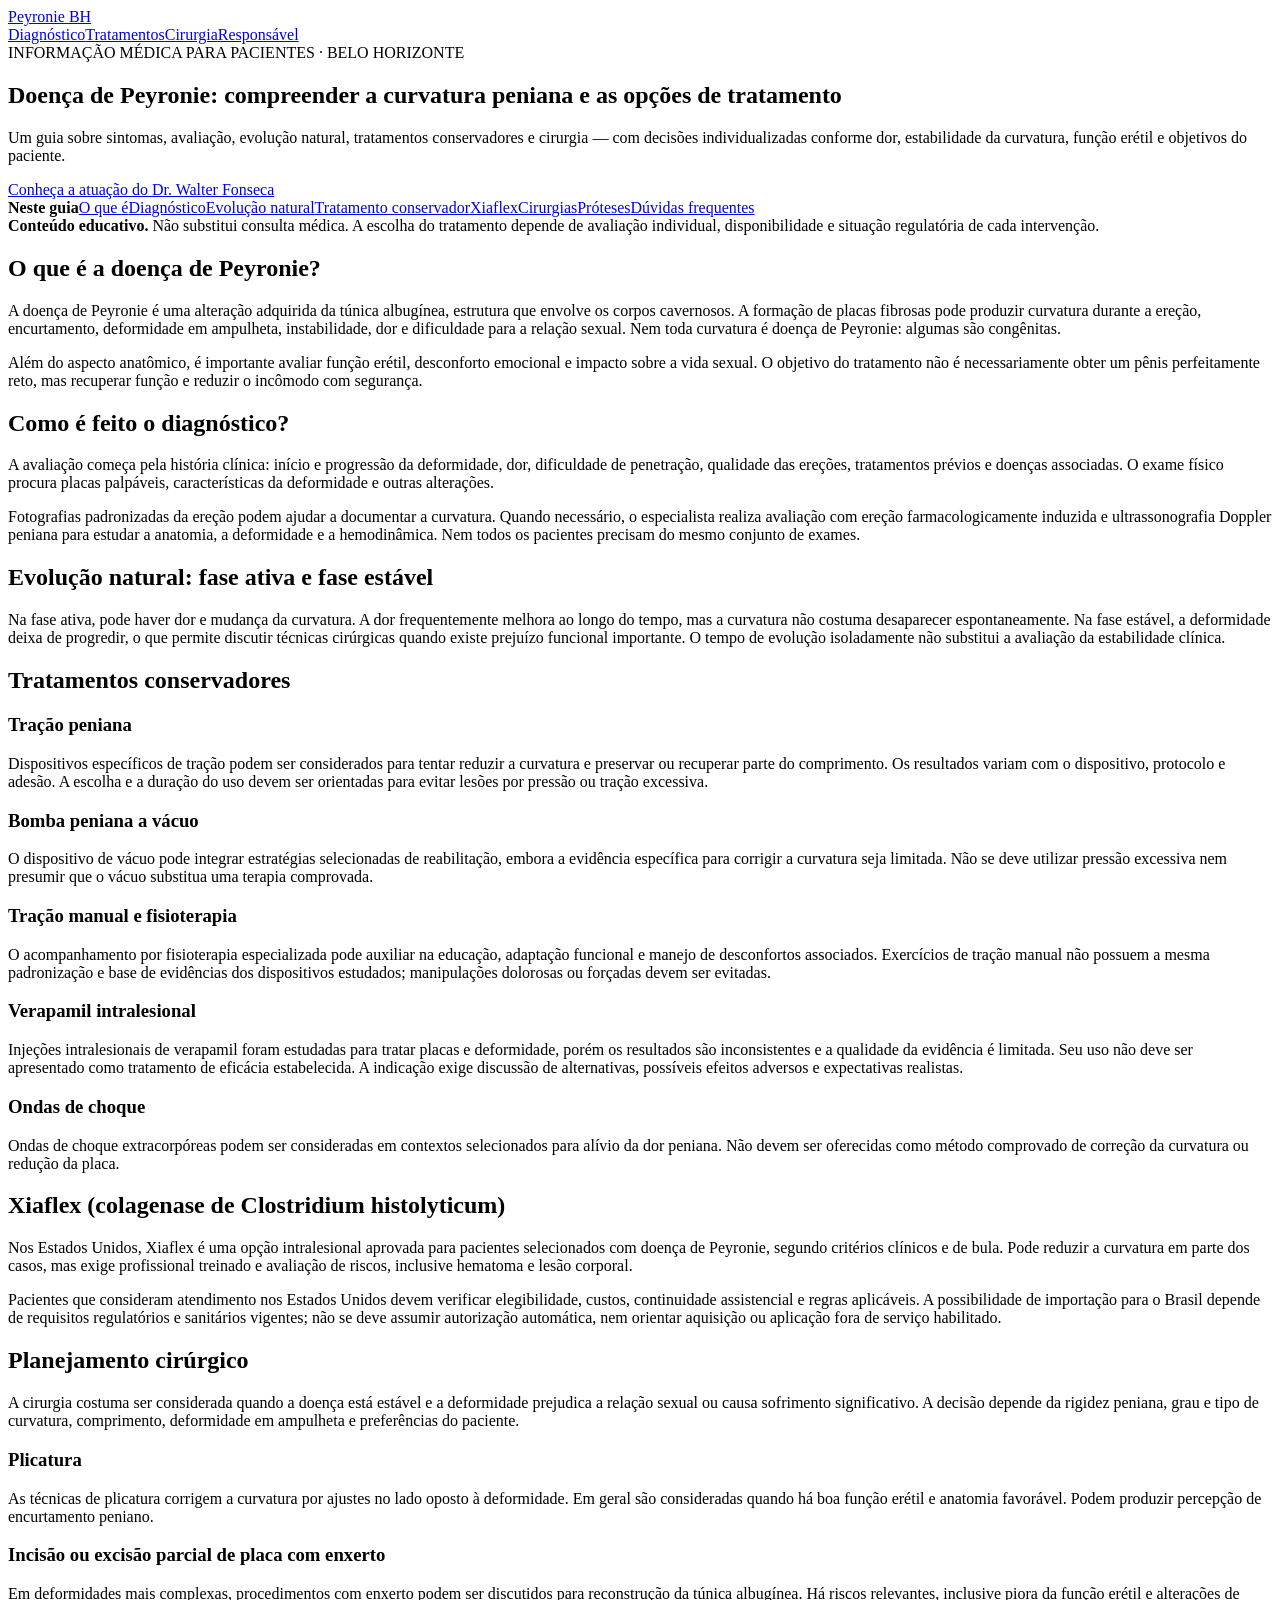
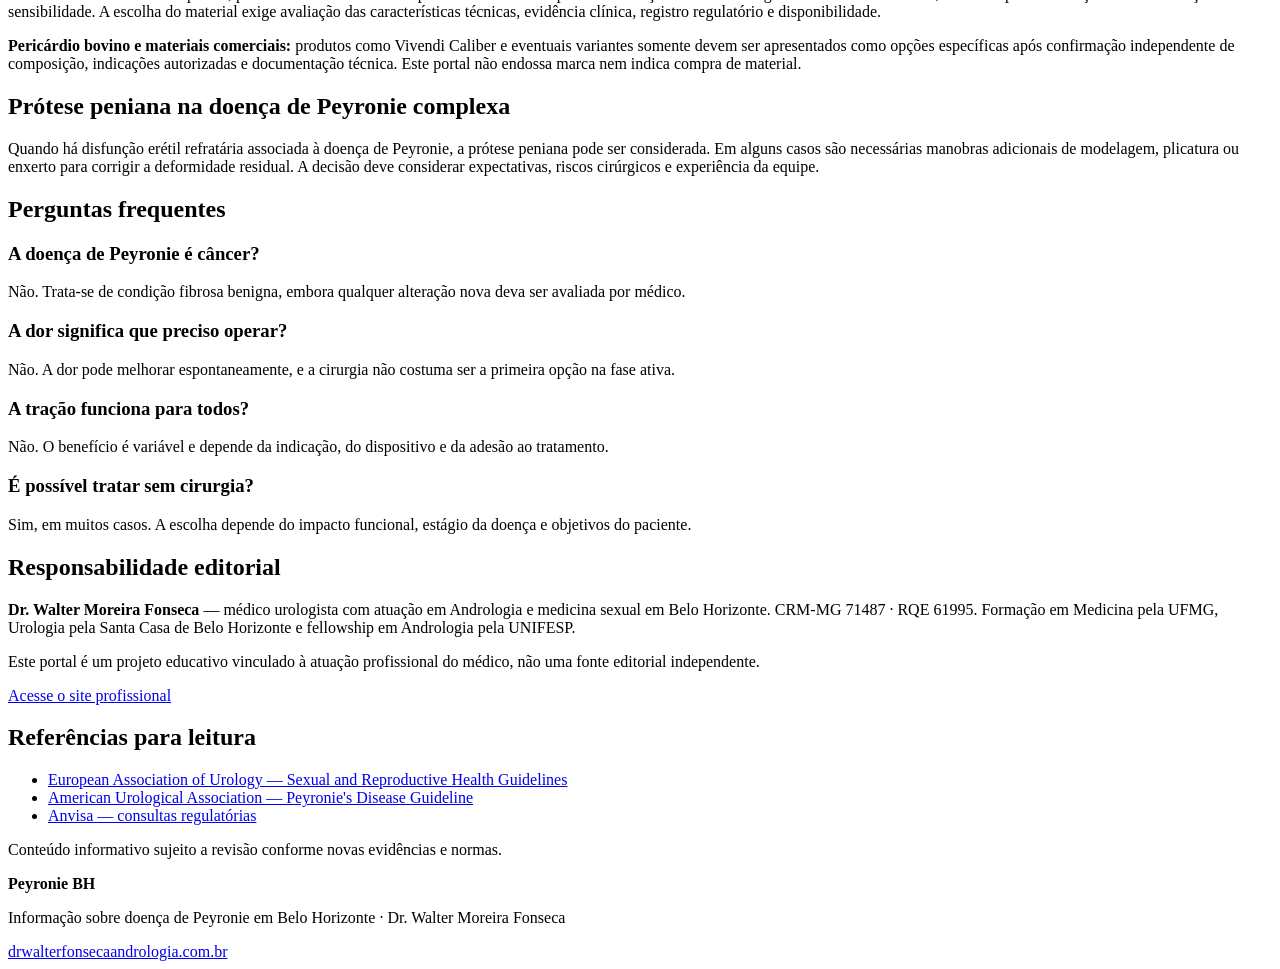
==== index.html @ 27dd9d96 "Criar portal Peyronie BH: index.html" ====
<!doctype html><html lang="pt-BR"><head><meta charset="utf-8"><meta name="viewport" content="width=device-width,initial-scale=1"><title>Peyronie BH | Doença de Peyronie: diagnóstico e tratamento</title><meta name="description" content="Guia educativo sobre doença de Peyronie em Belo Horizonte: diagnóstico, evolução, tração, fisioterapia, medicamentos, ondas de choque, cirurgia e prótese peniana."><meta name="robots" content="index,follow"><link rel="canonical" href="https://wmfonseca0310-prog.github.io/peyroniebh/"><link rel="stylesheet" href="style.css"><meta property="og:type" content="website"><meta property="og:title" content="Peyronie BH — Guia da doença de Peyronie"><meta property="og:url" content="https://wmfonseca0310-prog.github.io/peyroniebh/"><script type="application/ld+json">{"@context":"https://schema.org","@type":"WebSite","name":"Peyronie BH","url":"https://wmfonseca0310-prog.github.io/peyroniebh/","inLanguage":"pt-BR","publisher":{"@type":"Person","name":"Dr. Walter Moreira Fonseca","url":"https://drwalterfonsecaandrologia.com.br/"}}</script></head><body><header><div class="wrap top"><a class="brand" href="./">Peyronie <span>BH</span></a><nav><a href="#diagnostico">Diagnóstico</a><a href="#tratamentos">Tratamentos</a><a href="#cirurgia">Cirurgia</a><a href="#autor">Responsável</a></nav></div></header><main><section class="hero"><div class="wrap"><span class="eyebrow">INFORMAÇÃO MÉDICA PARA PACIENTES · BELO HORIZONTE</span><h1>Doença de Peyronie: compreender a curvatura peniana e as opções de tratamento</h1><p>Um guia sobre sintomas, avaliação, evolução natural, tratamentos conservadores e cirurgia — com decisões individualizadas conforme dor, estabilidade da curvatura, função erétil e objetivos do paciente.</p><a class="btn" href="https://drwalterfonsecaandrologia.com.br/">Conheça a atuação do Dr. Walter Fonseca</a></div></section><div class="wrap layout"><aside><strong>Neste guia</strong><a href="#entenda">O que é</a><a href="#diagnostico">Diagnóstico</a><a href="#evolucao">Evolução natural</a><a href="#tratamentos">Tratamento conservador</a><a href="#xiaflex">Xiaflex</a><a href="#cirurgia">Cirurgias</a><a href="#protese">Próteses</a><a href="#faq">Dúvidas frequentes</a></aside><article><div class="notice"><strong>Conteúdo educativo.</strong> Não substitui consulta médica. A escolha do tratamento depende de avaliação individual, disponibilidade e situação regulatória de cada intervenção.</div><section id="entenda"><h2>O que é a doença de Peyronie?</h2><p>A doença de Peyronie é uma alteração adquirida da túnica albugínea, estrutura que envolve os corpos cavernosos. A formação de placas fibrosas pode produzir curvatura durante a ereção, encurtamento, deformidade em ampulheta, instabilidade, dor e dificuldade para a relação sexual. Nem toda curvatura é doença de Peyronie: algumas são congênitas.</p><p>Além do aspecto anatômico, é importante avaliar função erétil, desconforto emocional e impacto sobre a vida sexual. O objetivo do tratamento não é necessariamente obter um pênis perfeitamente reto, mas recuperar função e reduzir o incômodo com segurança.</p></section><section id="diagnostico"><h2>Como é feito o diagnóstico?</h2><p>A avaliação começa pela história clínica: início e progressão da deformidade, dor, dificuldade de penetração, qualidade das ereções, tratamentos prévios e doenças associadas. O exame físico procura placas palpáveis, características da deformidade e outras alterações.</p><p>Fotografias padronizadas da ereção podem ajudar a documentar a curvatura. Quando necessário, o especialista realiza avaliação com ereção farmacologicamente induzida e ultrassonografia Doppler peniana para estudar a anatomia, a deformidade e a hemodinâmica. Nem todos os pacientes precisam do mesmo conjunto de exames.</p></section><section id="evolucao"><h2>Evolução natural: fase ativa e fase estável</h2><p>Na fase ativa, pode haver dor e mudança da curvatura. A dor frequentemente melhora ao longo do tempo, mas a curvatura não costuma desaparecer espontaneamente. Na fase estável, a deformidade deixa de progredir, o que permite discutir técnicas cirúrgicas quando existe prejuízo funcional importante. O tempo de evolução isoladamente não substitui a avaliação da estabilidade clínica.</p></section><section id="tratamentos"><h2>Tratamentos conservadores</h2><h3>Tração peniana</h3><p>Dispositivos específicos de tração podem ser considerados para tentar reduzir a curvatura e preservar ou recuperar parte do comprimento. Os resultados variam com o dispositivo, protocolo e adesão. A escolha e a duração do uso devem ser orientadas para evitar lesões por pressão ou tração excessiva.</p><h3>Bomba peniana a vácuo</h3><p>O dispositivo de vácuo pode integrar estratégias selecionadas de reabilitação, embora a evidência específica para corrigir a curvatura seja limitada. Não se deve utilizar pressão excessiva nem presumir que o vácuo substitua uma terapia comprovada.</p><h3>Tração manual e fisioterapia</h3><p>O acompanhamento por fisioterapia especializada pode auxiliar na educação, adaptação funcional e manejo de desconfortos associados. Exercícios de tração manual não possuem a mesma padronização e base de evidências dos dispositivos estudados; manipulações dolorosas ou forçadas devem ser evitadas.</p><h3>Verapamil intralesional</h3><p>Injeções intralesionais de verapamil foram estudadas para tratar placas e deformidade, porém os resultados são inconsistentes e a qualidade da evidência é limitada. Seu uso não deve ser apresentado como tratamento de eficácia estabelecida. A indicação exige discussão de alternativas, possíveis efeitos adversos e expectativas realistas.</p><h3>Ondas de choque</h3><p>Ondas de choque extracorpóreas podem ser consideradas em contextos selecionados para alívio da dor peniana. Não devem ser oferecidas como método comprovado de correção da curvatura ou redução da placa.</p></section><section id="xiaflex"><h2>Xiaflex (colagenase de Clostridium histolyticum)</h2><p>Nos Estados Unidos, Xiaflex é uma opção intralesional aprovada para pacientes selecionados com doença de Peyronie, segundo critérios clínicos e de bula. Pode reduzir a curvatura em parte dos casos, mas exige profissional treinado e avaliação de riscos, inclusive hematoma e lesão corporal.</p><p>Pacientes que consideram atendimento nos Estados Unidos devem verificar elegibilidade, custos, continuidade assistencial e regras aplicáveis. A possibilidade de importação para o Brasil depende de requisitos regulatórios e sanitários vigentes; não se deve assumir autorização automática, nem orientar aquisição ou aplicação fora de serviço habilitado.</p></section><section id="cirurgia"><h2>Planejamento cirúrgico</h2><p>A cirurgia costuma ser considerada quando a doença está estável e a deformidade prejudica a relação sexual ou causa sofrimento significativo. A decisão depende da rigidez peniana, grau e tipo de curvatura, comprimento, deformidade em ampulheta e preferências do paciente.</p><h3>Plicatura</h3><p>As técnicas de plicatura corrigem a curvatura por ajustes no lado oposto à deformidade. Em geral são consideradas quando há boa função erétil e anatomia favorável. Podem produzir percepção de encurtamento peniano.</p><h3>Incisão ou excisão parcial de placa com enxerto</h3><p>Em deformidades mais complexas, procedimentos com enxerto podem ser discutidos para reconstrução da túnica albugínea. Há riscos relevantes, inclusive piora da função erétil e alterações de sensibilidade. A escolha do material exige avaliação das características técnicas, evidência clínica, registro regulatório e disponibilidade.</p><p><strong>Pericárdio bovino e materiais comerciais:</strong> produtos como Vivendi Caliber e eventuais variantes somente devem ser apresentados como opções específicas após confirmação independente de composição, indicações autorizadas e documentação técnica. Este portal não endossa marca nem indica compra de material.</p></section><section id="protese"><h2>Prótese peniana na doença de Peyronie complexa</h2><p>Quando há disfunção erétil refratária associada à doença de Peyronie, a prótese peniana pode ser considerada. Em alguns casos são necessárias manobras adicionais de modelagem, plicatura ou enxerto para corrigir a deformidade residual. A decisão deve considerar expectativas, riscos cirúrgicos e experiência da equipe.</p></section><section id="faq"><h2>Perguntas frequentes</h2><h3>A doença de Peyronie é câncer?</h3><p>Não. Trata-se de condição fibrosa benigna, embora qualquer alteração nova deva ser avaliada por médico.</p><h3>A dor significa que preciso operar?</h3><p>Não. A dor pode melhorar espontaneamente, e a cirurgia não costuma ser a primeira opção na fase ativa.</p><h3>A tração funciona para todos?</h3><p>Não. O benefício é variável e depende da indicação, do dispositivo e da adesão ao tratamento.</p><h3>É possível tratar sem cirurgia?</h3><p>Sim, em muitos casos. A escolha depende do impacto funcional, estágio da doença e objetivos do paciente.</p></section><section id="autor" class="author"><h2>Responsabilidade editorial</h2><p><strong>Dr. Walter Moreira Fonseca</strong> — médico urologista com atuação em Andrologia e medicina sexual em Belo Horizonte. CRM-MG 71487 · RQE 61995. Formação em Medicina pela UFMG, Urologia pela Santa Casa de Belo Horizonte e fellowship em Andrologia pela UNIFESP.</p><p>Este portal é um projeto educativo vinculado à atuação profissional do médico, não uma fonte editorial independente.</p><a class="btn" href="https://drwalterfonsecaandrologia.com.br/">Acesse o site profissional</a></section><section><h2>Referências para leitura</h2><ul><li><a href="https://uroweb.org/guidelines/sexual-and-reproductive-health" target="_blank" rel="noopener">European Association of Urology — Sexual and Reproductive Health Guidelines</a></li><li><a href="https://www.auanet.org/guidelines-and-quality/guidelines/peyronies-disease-guideline" target="_blank" rel="noopener">American Urological Association — Peyronie's Disease Guideline</a></li><li><a href="https://consultas.anvisa.gov.br/" target="_blank" rel="noopener">Anvisa — consultas regulatórias</a></li></ul><p class="muted">Conteúdo informativo sujeito a revisão conforme novas evidências e normas.</p></section></article></div></main><footer><div class="wrap"><strong>Peyronie BH</strong><p>Informação sobre doença de Peyronie em Belo Horizonte · Dr. Walter Moreira Fonseca</p><a href="https://drwalterfonsecaandrologia.com.br/">drwalterfonsecaandrologia.com.br</a></div></footer></body></html>
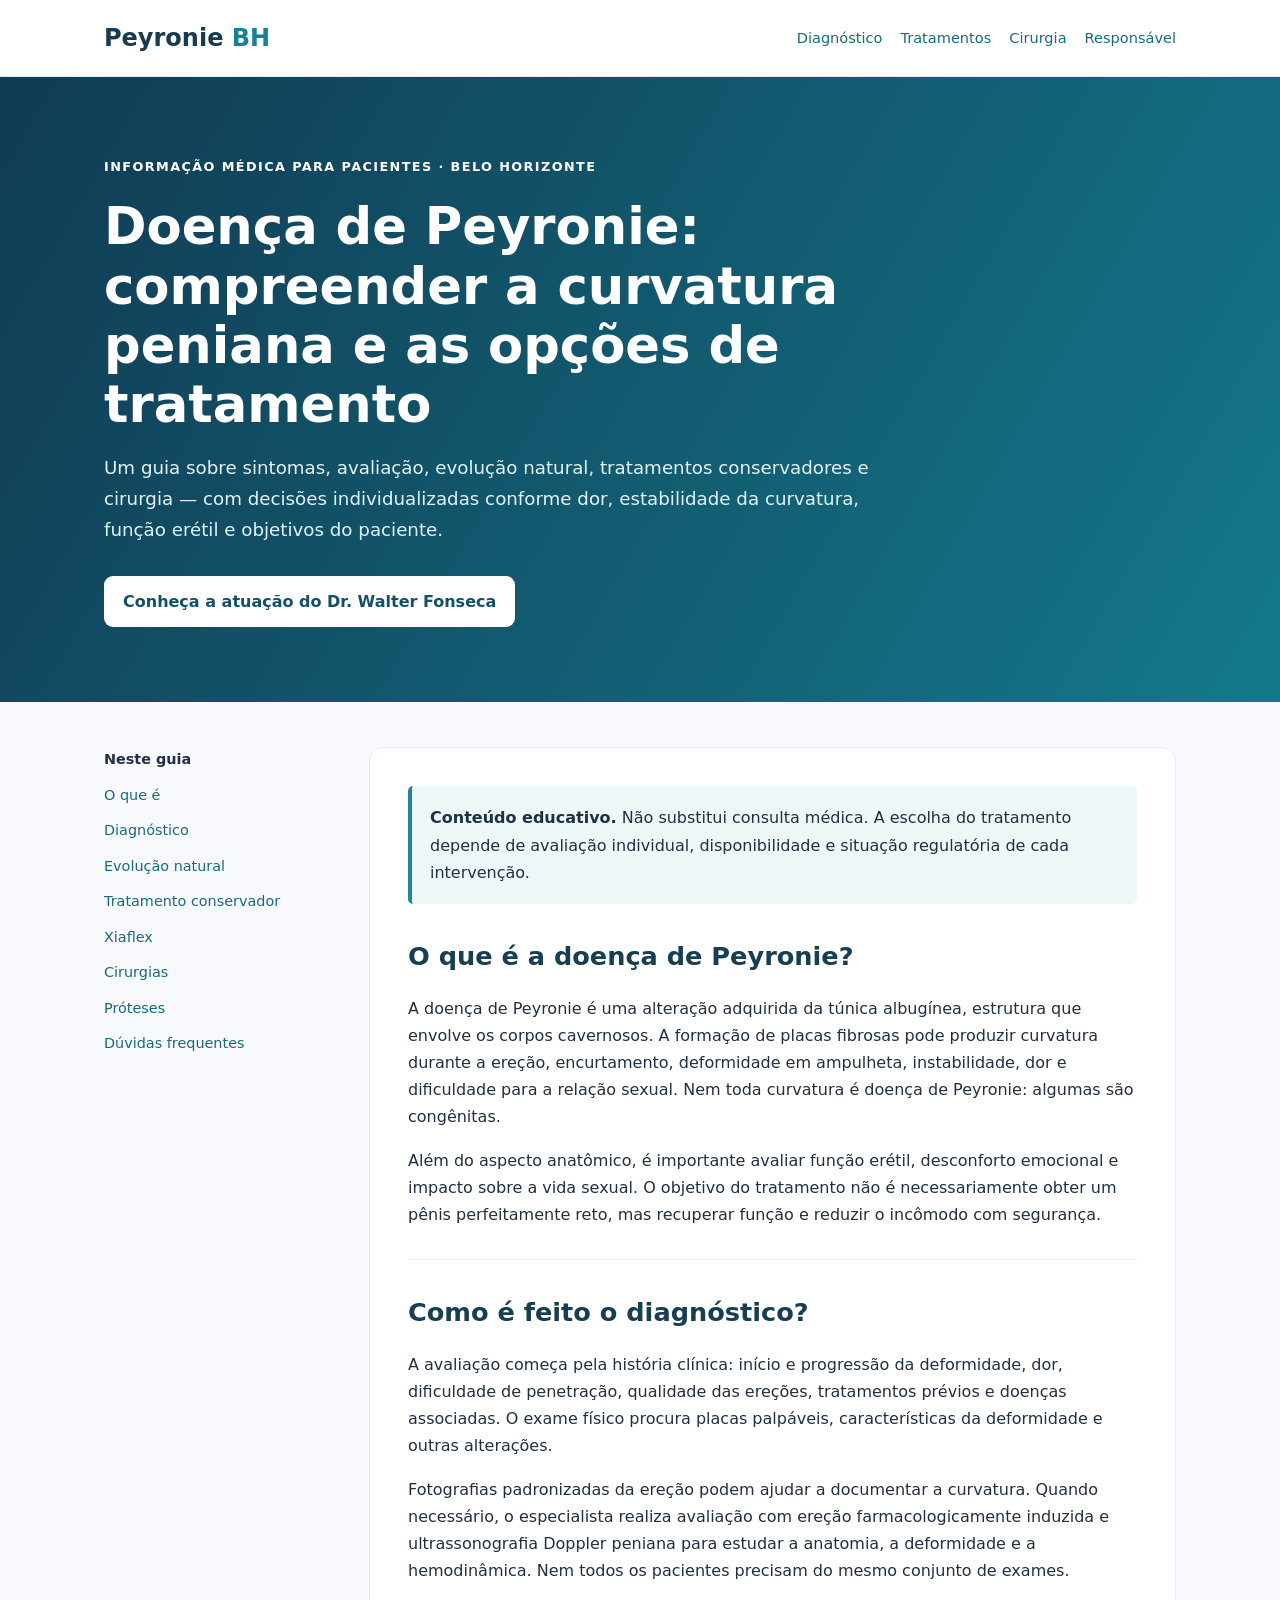
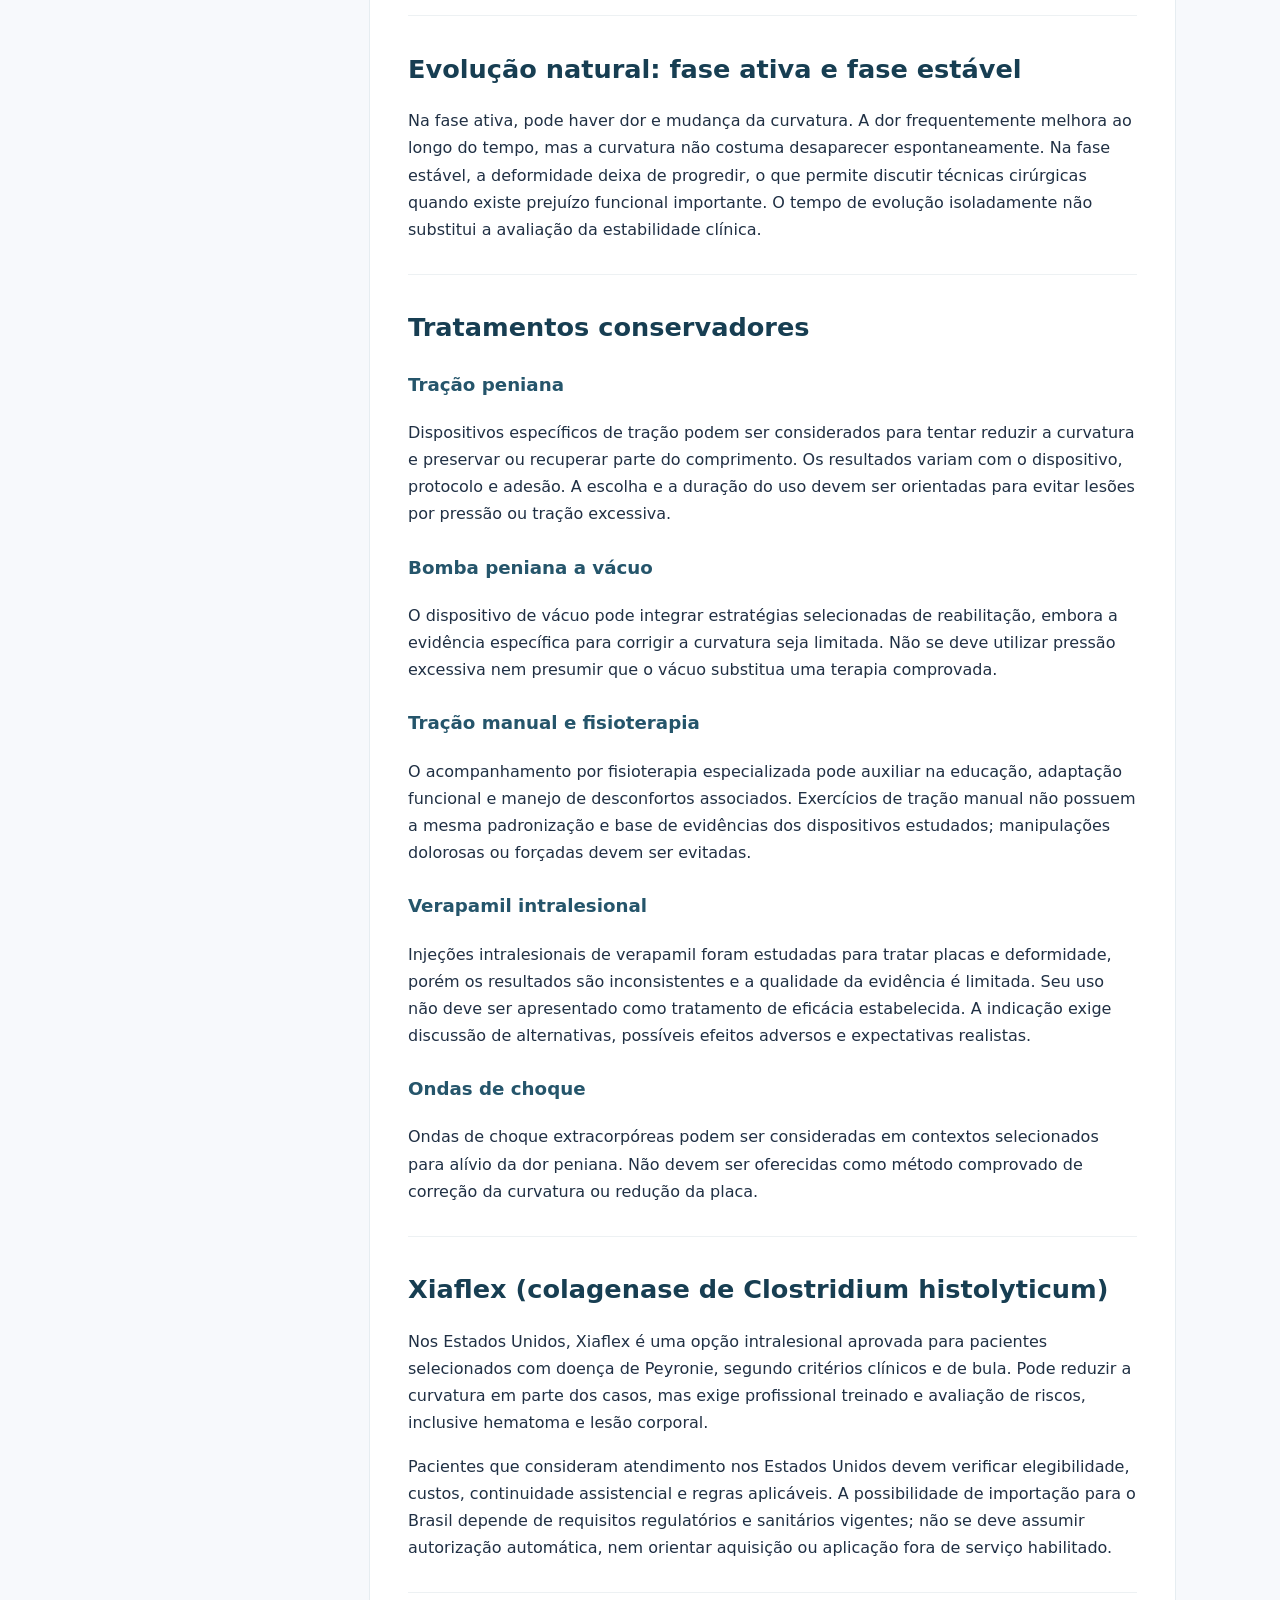
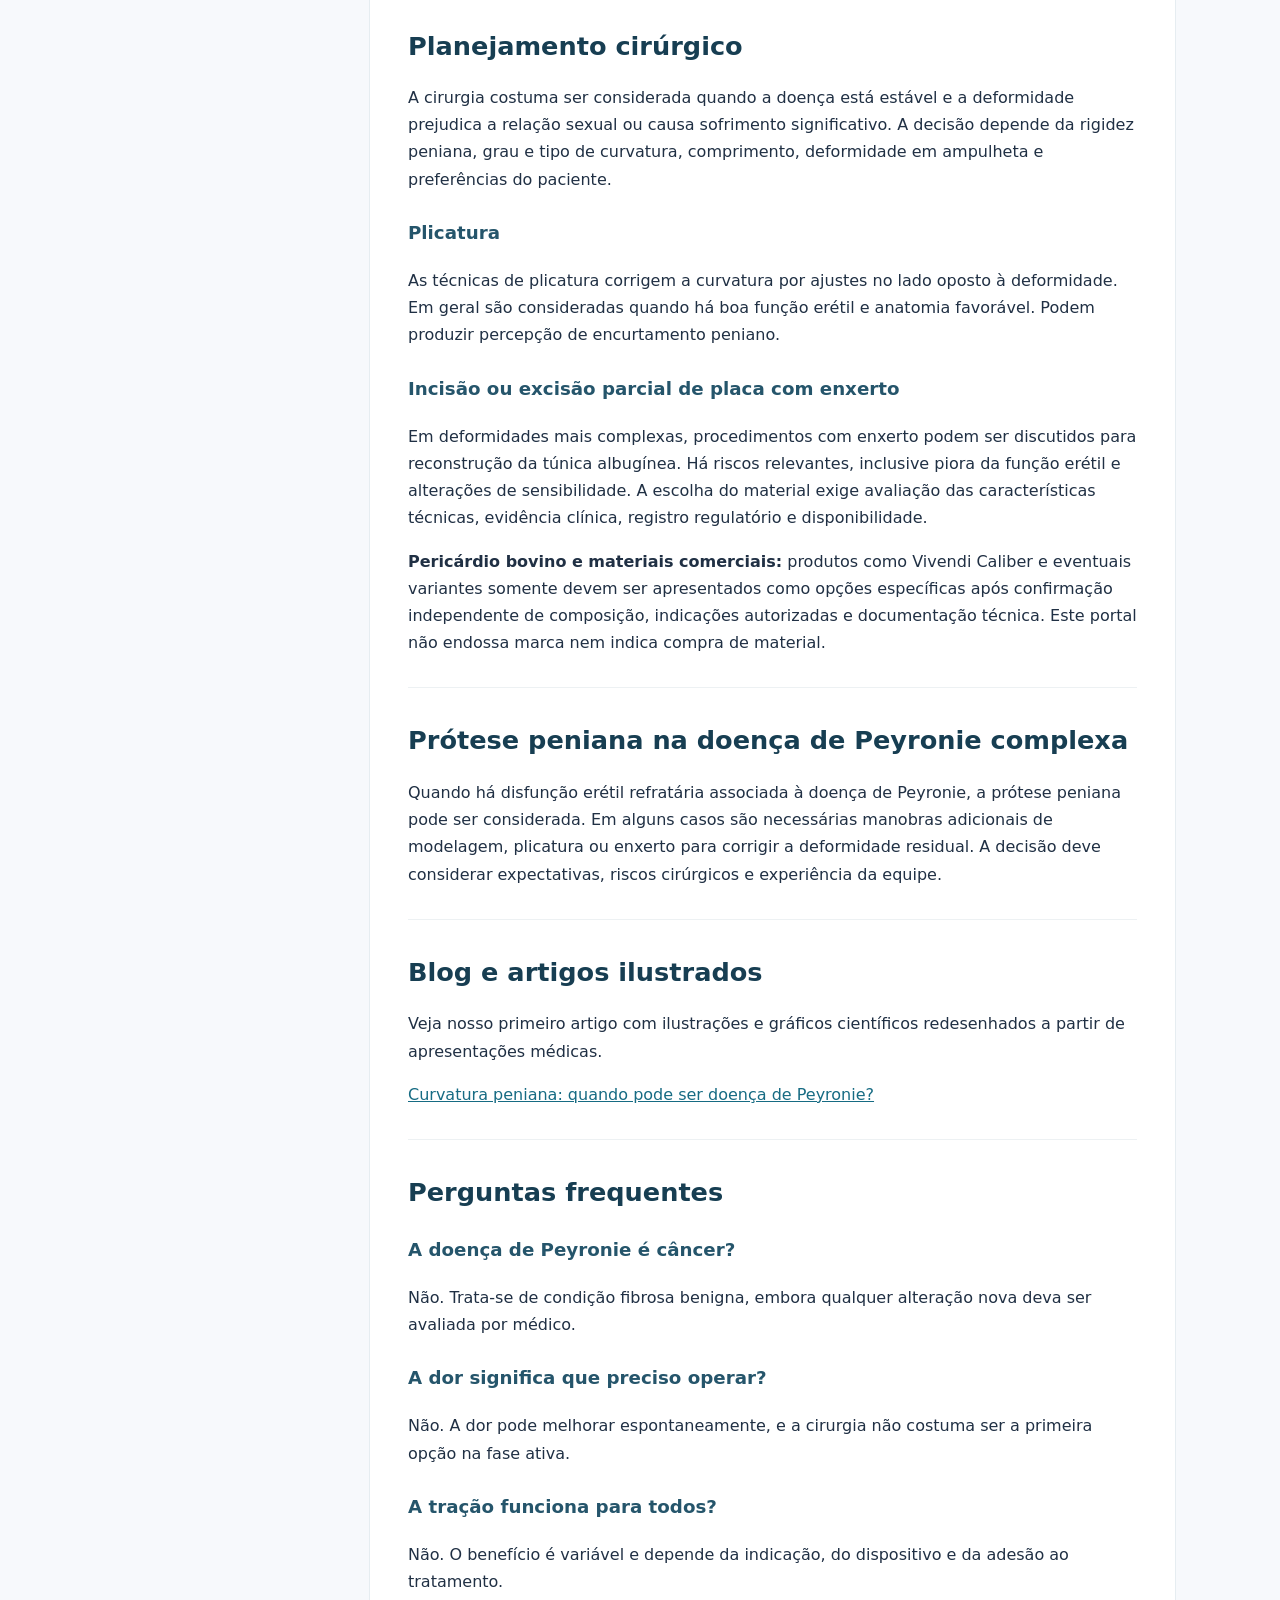
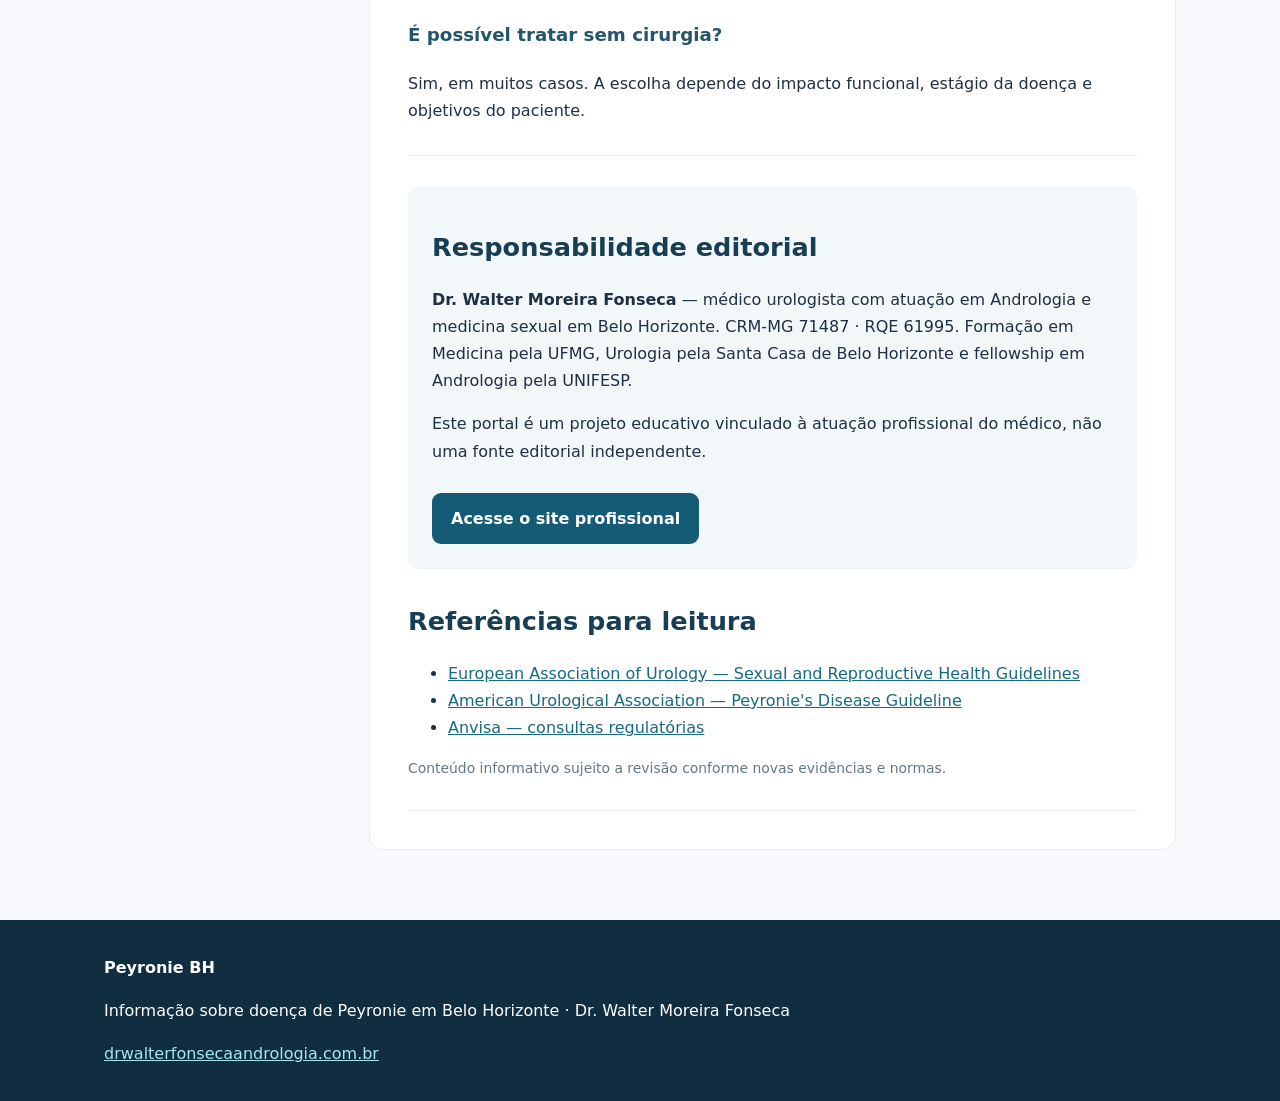
==== commit 116bc434: "Destacar novo artigo ilustrado no portal" ====
--- a/index.html
+++ b/index.html
@@ -1 +1 @@
-<!doctype html><html lang="pt-BR"><head><meta charset="utf-8"><meta name="viewport" content="width=device-width,initial-scale=1"><title>Peyronie BH | Doença de Peyronie: diagnóstico e tratamento</title><meta name="description" content="Guia educativo sobre doença de Peyronie em Belo Horizonte: diagnóstico, evolução, tração, fisioterapia, medicamentos, ondas de choque, cirurgia e prótese peniana."><meta name="robots" content="index,follow"><link rel="canonical" href="https://wmfonseca0310-prog.github.io/peyroniebh/"><link rel="stylesheet" href="style.css"><meta property="og:type" content="website"><meta property="og:title" content="Peyronie BH — Guia da doença de Peyronie"><meta property="og:url" content="https://wmfonseca0310-prog.github.io/peyroniebh/"><script type="application/ld+json">{"@context":"https://schema.org","@type":"WebSite","name":"Peyronie BH","url":"https://wmfonseca0310-prog.github.io/peyroniebh/","inLanguage":"pt-BR","publisher":{"@type":"Person","name":"Dr. Walter Moreira Fonseca","url":"https://drwalterfonsecaandrologia.com.br/"}}</script></head><body><header><div class="wrap top"><a class="brand" href="./">Peyronie <span>BH</span></a><nav><a href="#diagnostico">Diagnóstico</a><a href="#tratamentos">Tratamentos</a><a href="#cirurgia">Cirurgia</a><a href="#autor">Responsável</a></nav></div></header><main><section class="hero"><div class="wrap"><span class="eyebrow">INFORMAÇÃO MÉDICA PARA PACIENTES · BELO HORIZONTE</span><h1>Doença de Peyronie: compreender a curvatura peniana e as opções de tratamento</h1><p>Um guia sobre sintomas, avaliação, evolução natural, tratamentos conservadores e cirurgia — com decisões individualizadas conforme dor, estabilidade da curvatura, função erétil e objetivos do paciente.</p><a class="btn" href="https://drwalterfonsecaandrologia.com.br/">Conheça a atuação do Dr. Walter Fonseca</a></div></section><div class="wrap layout"><aside><strong>Neste guia</strong><a href="#entenda">O que é</a><a href="#diagnostico">Diagnóstico</a><a href="#evolucao">Evolução natural</a><a href="#tratamentos">Tratamento conservador</a><a href="#xiaflex">Xiaflex</a><a href="#cirurgia">Cirurgias</a><a href="#protese">Próteses</a><a href="#faq">Dúvidas frequentes</a></aside><article><div class="notice"><strong>Conteúdo educativo.</strong> Não substitui consulta médica. A escolha do tratamento depende de avaliação individual, disponibilidade e situação regulatória de cada intervenção.</div><section id="entenda"><h2>O que é a doença de Peyronie?</h2><p>A doença de Peyronie é uma alteração adquirida da túnica albugínea, estrutura que envolve os corpos cavernosos. A formação de placas fibrosas pode produzir curvatura durante a ereção, encurtamento, deformidade em ampulheta, instabilidade, dor e dificuldade para a relação sexual. Nem toda curvatura é doença de Peyronie: algumas são congênitas.</p><p>Além do aspecto anatômico, é importante avaliar função erétil, desconforto emocional e impacto sobre a vida sexual. O objetivo do tratamento não é necessariamente obter um pênis perfeitamente reto, mas recuperar função e reduzir o incômodo com segurança.</p></section><section id="diagnostico"><h2>Como é feito o diagnóstico?</h2><p>A avaliação começa pela história clínica: início e progressão da deformidade, dor, dificuldade de penetração, qualidade das ereções, tratamentos prévios e doenças associadas. O exame físico procura placas palpáveis, características da deformidade e outras alterações.</p><p>Fotografias padronizadas da ereção podem ajudar a documentar a curvatura. Quando necessário, o especialista realiza avaliação com ereção farmacologicamente induzida e ultrassonografia Doppler peniana para estudar a anatomia, a deformidade e a hemodinâmica. Nem todos os pacientes precisam do mesmo conjunto de exames.</p></section><section id="evolucao"><h2>Evolução natural: fase ativa e fase estável</h2><p>Na fase ativa, pode haver dor e mudança da curvatura. A dor frequentemente melhora ao longo do tempo, mas a curvatura não costuma desaparecer espontaneamente. Na fase estável, a deformidade deixa de progredir, o que permite discutir técnicas cirúrgicas quando existe prejuízo funcional importante. O tempo de evolução isoladamente não substitui a avaliação da estabilidade clínica.</p></section><section id="tratamentos"><h2>Tratamentos conservadores</h2><h3>Tração peniana</h3><p>Dispositivos específicos de tração podem ser considerados para tentar reduzir a curvatura e preservar ou recuperar parte do comprimento. Os resultados variam com o dispositivo, protocolo e adesão. A escolha e a duração do uso devem ser orientadas para evitar lesões por pressão ou tração excessiva.</p><h3>Bomba peniana a vácuo</h3><p>O dispositivo de vácuo pode integrar estratégias selecionadas de reabilitação, embora a evidência específica para corrigir a curvatura seja limitada. Não se deve utilizar pressão excessiva nem presumir que o vácuo substitua uma terapia comprovada.</p><h3>Tração manual e fisioterapia</h3><p>O acompanhamento por fisioterapia especializada pode auxiliar na educação, adaptação funcional e manejo de desconfortos associados. Exercícios de tração manual não possuem a mesma padronização e base de evidências dos dispositivos estudados; manipulações dolorosas ou forçadas devem ser evitadas.</p><h3>Verapamil intralesional</h3><p>Injeções intralesionais de verapamil foram estudadas para tratar placas e deformidade, porém os resultados são inconsistentes e a qualidade da evidência é limitada. Seu uso não deve ser apresentado como tratamento de eficácia estabelecida. A indicação exige discussão de alternativas, possíveis efeitos adversos e expectativas realistas.</p><h3>Ondas de choque</h3><p>Ondas de choque extracorpóreas podem ser consideradas em contextos selecionados para alívio da dor peniana. Não devem ser oferecidas como método comprovado de correção da curvatura ou redução da placa.</p></section><section id="xiaflex"><h2>Xiaflex (colagenase de Clostridium histolyticum)</h2><p>Nos Estados Unidos, Xiaflex é uma opção intralesional aprovada para pacientes selecionados com doença de Peyronie, segundo critérios clínicos e de bula. Pode reduzir a curvatura em parte dos casos, mas exige profissional treinado e avaliação de riscos, inclusive hematoma e lesão corporal.</p><p>Pacientes que consideram atendimento nos Estados Unidos devem verificar elegibilidade, custos, continuidade assistencial e regras aplicáveis. A possibilidade de importação para o Brasil depende de requisitos regulatórios e sanitários vigentes; não se deve assumir autorização automática, nem orientar aquisição ou aplicação fora de serviço habilitado.</p></section><section id="cirurgia"><h2>Planejamento cirúrgico</h2><p>A cirurgia costuma ser considerada quando a doença está estável e a deformidade prejudica a relação sexual ou causa sofrimento significativo. A decisão depende da rigidez peniana, grau e tipo de curvatura, comprimento, deformidade em ampulheta e preferências do paciente.</p><h3>Plicatura</h3><p>As técnicas de plicatura corrigem a curvatura por ajustes no lado oposto à deformidade. Em geral são consideradas quando há boa função erétil e anatomia favorável. Podem produzir percepção de encurtamento peniano.</p><h3>Incisão ou excisão parcial de placa com enxerto</h3><p>Em deformidades mais complexas, procedimentos com enxerto podem ser discutidos para reconstrução da túnica albugínea. Há riscos relevantes, inclusive piora da função erétil e alterações de sensibilidade. A escolha do material exige avaliação das características técnicas, evidência clínica, registro regulatório e disponibilidade.</p><p><strong>Pericárdio bovino e materiais comerciais:</strong> produtos como Vivendi Caliber e eventuais variantes somente devem ser apresentados como opções específicas após confirmação independente de composição, indicações autorizadas e documentação técnica. Este portal não endossa marca nem indica compra de material.</p></section><section id="protese"><h2>Prótese peniana na doença de Peyronie complexa</h2><p>Quando há disfunção erétil refratária associada à doença de Peyronie, a prótese peniana pode ser considerada. Em alguns casos são necessárias manobras adicionais de modelagem, plicatura ou enxerto para corrigir a deformidade residual. A decisão deve considerar expectativas, riscos cirúrgicos e experiência da equipe.</p></section><section id="faq"><h2>Perguntas frequentes</h2><h3>A doença de Peyronie é câncer?</h3><p>Não. Trata-se de condição fibrosa benigna, embora qualquer alteração nova deva ser avaliada por médico.</p><h3>A dor significa que preciso operar?</h3><p>Não. A dor pode melhorar espontaneamente, e a cirurgia não costuma ser a primeira opção na fase ativa.</p><h3>A tração funciona para todos?</h3><p>Não. O benefício é variável e depende da indicação, do dispositivo e da adesão ao tratamento.</p><h3>É possível tratar sem cirurgia?</h3><p>Sim, em muitos casos. A escolha depende do impacto funcional, estágio da doença e objetivos do paciente.</p></section><section id="autor" class="author"><h2>Responsabilidade editorial</h2><p><strong>Dr. Walter Moreira Fonseca</strong> — médico urologista com atuação em Andrologia e medicina sexual em Belo Horizonte. CRM-MG 71487 · RQE 61995. Formação em Medicina pela UFMG, Urologia pela Santa Casa de Belo Horizonte e fellowship em Andrologia pela UNIFESP.</p><p>Este portal é um projeto educativo vinculado à atuação profissional do médico, não uma fonte editorial independente.</p><a class="btn" href="https://drwalterfonsecaandrologia.com.br/">Acesse o site profissional</a></section><section><h2>Referências para leitura</h2><ul><li><a href="https://uroweb.org/guidelines/sexual-and-reproductive-health" target="_blank" rel="noopener">European Association of Urology — Sexual and Reproductive Health Guidelines</a></li><li><a href="https://www.auanet.org/guidelines-and-quality/guidelines/peyronies-disease-guideline" target="_blank" rel="noopener">American Urological Association — Peyronie's Disease Guideline</a></li><li><a href="https://consultas.anvisa.gov.br/" target="_blank" rel="noopener">Anvisa — consultas regulatórias</a></li></ul><p class="muted">Conteúdo informativo sujeito a revisão conforme novas evidências e normas.</p></section></article></div></main><footer><div class="wrap"><strong>Peyronie BH</strong><p>Informação sobre doença de Peyronie em Belo Horizonte · Dr. Walter Moreira Fonseca</p><a href="https://drwalterfonsecaandrologia.com.br/">drwalterfonsecaandrologia.com.br</a></div></footer></body></html>+<!doctype html><html lang="pt-BR"><head><meta charset="utf-8"><meta name="viewport" content="width=device-width,initial-scale=1"><title>Peyronie BH | Doença de Peyronie: diagnóstico e tratamento</title><meta name="description" content="Guia educativo sobre doença de Peyronie em Belo Horizonte: diagnóstico, evolução, tração, fisioterapia, medicamentos, ondas de choque, cirurgia e prótese peniana."><meta name="robots" content="index,follow"><link rel="canonical" href="https://wmfonseca0310-prog.github.io/peyroniebh/"><link rel="stylesheet" href="style.css"><meta property="og:type" content="website"><meta property="og:title" content="Peyronie BH — Guia da doença de Peyronie"><meta property="og:url" content="https://wmfonseca0310-prog.github.io/peyroniebh/"><script type="application/ld+json">{"@context":"https://schema.org","@type":"WebSite","name":"Peyronie BH","url":"https://wmfonseca0310-prog.github.io/peyroniebh/","inLanguage":"pt-BR","publisher":{"@type":"Person","name":"Dr. Walter Moreira Fonseca","url":"https://drwalterfonsecaandrologia.com.br/"}}</script></head><body><header><div class="wrap top"><a class="brand" href="./">Peyronie <span>BH</span></a><nav><a href="#diagnostico">Diagnóstico</a><a href="#tratamentos">Tratamentos</a><a href="#cirurgia">Cirurgia</a><a href="#autor">Responsável</a></nav></div></header><main><section class="hero"><div class="wrap"><span class="eyebrow">INFORMAÇÃO MÉDICA PARA PACIENTES · BELO HORIZONTE</span><h1>Doença de Peyronie: compreender a curvatura peniana e as opções de tratamento</h1><p>Um guia sobre sintomas, avaliação, evolução natural, tratamentos conservadores e cirurgia — com decisões individualizadas conforme dor, estabilidade da curvatura, função erétil e objetivos do paciente.</p><a class="btn" href="https://drwalterfonsecaandrologia.com.br/">Conheça a atuação do Dr. Walter Fonseca</a></div></section><div class="wrap layout"><aside><strong>Neste guia</strong><a href="#entenda">O que é</a><a href="#diagnostico">Diagnóstico</a><a href="#evolucao">Evolução natural</a><a href="#tratamentos">Tratamento conservador</a><a href="#xiaflex">Xiaflex</a><a href="#cirurgia">Cirurgias</a><a href="#protese">Próteses</a><a href="#faq">Dúvidas frequentes</a></aside><article><div class="notice"><strong>Conteúdo educativo.</strong> Não substitui consulta médica. A escolha do tratamento depende de avaliação individual, disponibilidade e situação regulatória de cada intervenção.</div><section id="entenda"><h2>O que é a doença de Peyronie?</h2><p>A doença de Peyronie é uma alteração adquirida da túnica albugínea, estrutura que envolve os corpos cavernosos. A formação de placas fibrosas pode produzir curvatura durante a ereção, encurtamento, deformidade em ampulheta, instabilidade, dor e dificuldade para a relação sexual. Nem toda curvatura é doença de Peyronie: algumas são congênitas.</p><p>Além do aspecto anatômico, é importante avaliar função erétil, desconforto emocional e impacto sobre a vida sexual. O objetivo do tratamento não é necessariamente obter um pênis perfeitamente reto, mas recuperar função e reduzir o incômodo com segurança.</p></section><section id="diagnostico"><h2>Como é feito o diagnóstico?</h2><p>A avaliação começa pela história clínica: início e progressão da deformidade, dor, dificuldade de penetração, qualidade das ereções, tratamentos prévios e doenças associadas. O exame físico procura placas palpáveis, características da deformidade e outras alterações.</p><p>Fotografias padronizadas da ereção podem ajudar a documentar a curvatura. Quando necessário, o especialista realiza avaliação com ereção farmacologicamente induzida e ultrassonografia Doppler peniana para estudar a anatomia, a deformidade e a hemodinâmica. Nem todos os pacientes precisam do mesmo conjunto de exames.</p></section><section id="evolucao"><h2>Evolução natural: fase ativa e fase estável</h2><p>Na fase ativa, pode haver dor e mudança da curvatura. A dor frequentemente melhora ao longo do tempo, mas a curvatura não costuma desaparecer espontaneamente. Na fase estável, a deformidade deixa de progredir, o que permite discutir técnicas cirúrgicas quando existe prejuízo funcional importante. O tempo de evolução isoladamente não substitui a avaliação da estabilidade clínica.</p></section><section id="tratamentos"><h2>Tratamentos conservadores</h2><h3>Tração peniana</h3><p>Dispositivos específicos de tração podem ser considerados para tentar reduzir a curvatura e preservar ou recuperar parte do comprimento. Os resultados variam com o dispositivo, protocolo e adesão. A escolha e a duração do uso devem ser orientadas para evitar lesões por pressão ou tração excessiva.</p><h3>Bomba peniana a vácuo</h3><p>O dispositivo de vácuo pode integrar estratégias selecionadas de reabilitação, embora a evidência específica para corrigir a curvatura seja limitada. Não se deve utilizar pressão excessiva nem presumir que o vácuo substitua uma terapia comprovada.</p><h3>Tração manual e fisioterapia</h3><p>O acompanhamento por fisioterapia especializada pode auxiliar na educação, adaptação funcional e manejo de desconfortos associados. Exercícios de tração manual não possuem a mesma padronização e base de evidências dos dispositivos estudados; manipulações dolorosas ou forçadas devem ser evitadas.</p><h3>Verapamil intralesional</h3><p>Injeções intralesionais de verapamil foram estudadas para tratar placas e deformidade, porém os resultados são inconsistentes e a qualidade da evidência é limitada. Seu uso não deve ser apresentado como tratamento de eficácia estabelecida. A indicação exige discussão de alternativas, possíveis efeitos adversos e expectativas realistas.</p><h3>Ondas de choque</h3><p>Ondas de choque extracorpóreas podem ser consideradas em contextos selecionados para alívio da dor peniana. Não devem ser oferecidas como método comprovado de correção da curvatura ou redução da placa.</p></section><section id="xiaflex"><h2>Xiaflex (colagenase de Clostridium histolyticum)</h2><p>Nos Estados Unidos, Xiaflex é uma opção intralesional aprovada para pacientes selecionados com doença de Peyronie, segundo critérios clínicos e de bula. Pode reduzir a curvatura em parte dos casos, mas exige profissional treinado e avaliação de riscos, inclusive hematoma e lesão corporal.</p><p>Pacientes que consideram atendimento nos Estados Unidos devem verificar elegibilidade, custos, continuidade assistencial e regras aplicáveis. A possibilidade de importação para o Brasil depende de requisitos regulatórios e sanitários vigentes; não se deve assumir autorização automática, nem orientar aquisição ou aplicação fora de serviço habilitado.</p></section><section id="cirurgia"><h2>Planejamento cirúrgico</h2><p>A cirurgia costuma ser considerada quando a doença está estável e a deformidade prejudica a relação sexual ou causa sofrimento significativo. A decisão depende da rigidez peniana, grau e tipo de curvatura, comprimento, deformidade em ampulheta e preferências do paciente.</p><h3>Plicatura</h3><p>As técnicas de plicatura corrigem a curvatura por ajustes no lado oposto à deformidade. Em geral são consideradas quando há boa função erétil e anatomia favorável. Podem produzir percepção de encurtamento peniano.</p><h3>Incisão ou excisão parcial de placa com enxerto</h3><p>Em deformidades mais complexas, procedimentos com enxerto podem ser discutidos para reconstrução da túnica albugínea. Há riscos relevantes, inclusive piora da função erétil e alterações de sensibilidade. A escolha do material exige avaliação das características técnicas, evidência clínica, registro regulatório e disponibilidade.</p><p><strong>Pericárdio bovino e materiais comerciais:</strong> produtos como Vivendi Caliber e eventuais variantes somente devem ser apresentados como opções específicas após confirmação independente de composição, indicações autorizadas e documentação técnica. Este portal não endossa marca nem indica compra de material.</p></section><section id="protese"><h2>Prótese peniana na doença de Peyronie complexa</h2><p>Quando há disfunção erétil refratária associada à doença de Peyronie, a prótese peniana pode ser considerada. Em alguns casos são necessárias manobras adicionais de modelagem, plicatura ou enxerto para corrigir a deformidade residual. A decisão deve considerar expectativas, riscos cirúrgicos e experiência da equipe.</p></section><section id="blog"><h2>Blog e artigos ilustrados</h2><p>Veja nosso primeiro artigo com ilustrações e gráficos científicos redesenhados a partir de apresentações médicas.</p><p><a href="blog/curvatura-peniana-peyronie/">Curvatura peniana: quando pode ser doença de Peyronie?</a></p></section><section id="faq"><h2>Perguntas frequentes</h2><h3>A doença de Peyronie é câncer?</h3><p>Não. Trata-se de condição fibrosa benigna, embora qualquer alteração nova deva ser avaliada por médico.</p><h3>A dor significa que preciso operar?</h3><p>Não. A dor pode melhorar espontaneamente, e a cirurgia não costuma ser a primeira opção na fase ativa.</p><h3>A tração funciona para todos?</h3><p>Não. O benefício é variável e depende da indicação, do dispositivo e da adesão ao tratamento.</p><h3>É possível tratar sem cirurgia?</h3><p>Sim, em muitos casos. A escolha depende do impacto funcional, estágio da doença e objetivos do paciente.</p></section><section id="autor" class="author"><h2>Responsabilidade editorial</h2><p><strong>Dr. Walter Moreira Fonseca</strong> — médico urologista com atuação em Andrologia e medicina sexual em Belo Horizonte. CRM-MG 71487 · RQE 61995. Formação em Medicina pela UFMG, Urologia pela Santa Casa de Belo Horizonte e fellowship em Andrologia pela UNIFESP.</p><p>Este portal é um projeto educativo vinculado à atuação profissional do médico, não uma fonte editorial independente.</p><a class="btn" href="https://drwalterfonsecaandrologia.com.br/">Acesse o site profissional</a></section><section><h2>Referências para leitura</h2><ul><li><a href="https://uroweb.org/guidelines/sexual-and-reproductive-health" target="_blank" rel="noopener">European Association of Urology — Sexual and Reproductive Health Guidelines</a></li><li><a href="https://www.auanet.org/guidelines-and-quality/guidelines/peyronies-disease-guideline" target="_blank" rel="noopener">American Urological Association — Peyronie's Disease Guideline</a></li><li><a href="https://consultas.anvisa.gov.br/" target="_blank" rel="noopener">Anvisa — consultas regulatórias</a></li></ul><p class="muted">Conteúdo informativo sujeito a revisão conforme novas evidências e normas.</p></section></article></div></main><footer><div class="wrap"><strong>Peyronie BH</strong><p>Informação sobre doença de Peyronie em Belo Horizonte · Dr. Walter Moreira Fonseca</p><a href="https://drwalterfonsecaandrologia.com.br/">drwalterfonsecaandrologia.com.br</a></div></footer></body></html>
--- a/style.css
+++ b/style.css
@@ -0,0 +1 @@
+:root{font-family:Inter,system-ui,-apple-system,Segoe UI,sans-serif;color:#203044;background:#f7f9fc;line-height:1.7}*{box-sizing:border-box}body{margin:0}a{color:#166b83}header{background:white;border-bottom:1px solid #e5ebef;position:sticky;top:0;z-index:3}.wrap{max-width:1120px;margin:auto;padding:0 24px}.top{display:flex;align-items:center;justify-content:space-between;gap:20px;min-height:76px}.brand{font-size:1.5rem;font-weight:800;text-decoration:none;color:#183b50}.brand span{color:#16829a}nav{display:flex;gap:18px;flex-wrap:wrap}nav a{text-decoration:none;font-size:.91rem}.hero{background:linear-gradient(120deg,#103b53,#14788b);color:white;padding:75px 0}.hero .wrap{max-width:1120px}.hero h1{font-size:clamp(2rem,4vw,3.3rem);line-height:1.16;max-width:900px;margin:18px 0}.hero p{max-width:800px;font-size:1.14rem;color:#e1f3f6}.eyebrow{font-size:.8rem;letter-spacing:.11em;font-weight:700}.btn{display:inline-block;background:#fff;color:#12516a;text-decoration:none;padding:12px 19px;border-radius:9px;font-weight:700;margin-top:12px}.layout{display:grid;grid-template-columns:215px minmax(0,1fr);gap:50px;padding-top:45px;padding-bottom:70px}aside{align-self:start;position:sticky;top:100px;display:grid;gap:11px;font-size:.9rem}aside a{text-decoration:none}article{background:white;border:1px solid #e6edf1;border-radius:14px;padding:38px}article section{padding-top:15px;padding-bottom:15px;border-bottom:1px solid #edf1f3}h2{font-size:1.6rem;line-height:1.3;color:#173e52}h3{font-size:1.14rem;color:#25556b;margin-top:25px}.notice{background:#edf7f8;border-left:4px solid #20869b;padding:18px;border-radius:5px}.author{background:#f2f7fa;padding:24px!important;border-radius:12px;margin-top:30px}.author .btn{background:#145b75;color:white}.muted{color:#667782;font-size:.87rem}footer{background:#102e40;color:white;padding:34px 0}footer a{color:#a8e6ee}@media(max-width:760px){nav{gap:9px}nav a{font-size:.8rem}.layout{display:block;padding-top:22px}aside{position:static;display:flex;flex-wrap:wrap;margin-bottom:20px;gap:12px}article{padding:21px}.hero{padding:45px 0}.top{align-items:flex-start;padding-top:15px;padding-bottom:15px;flex-direction:column}}
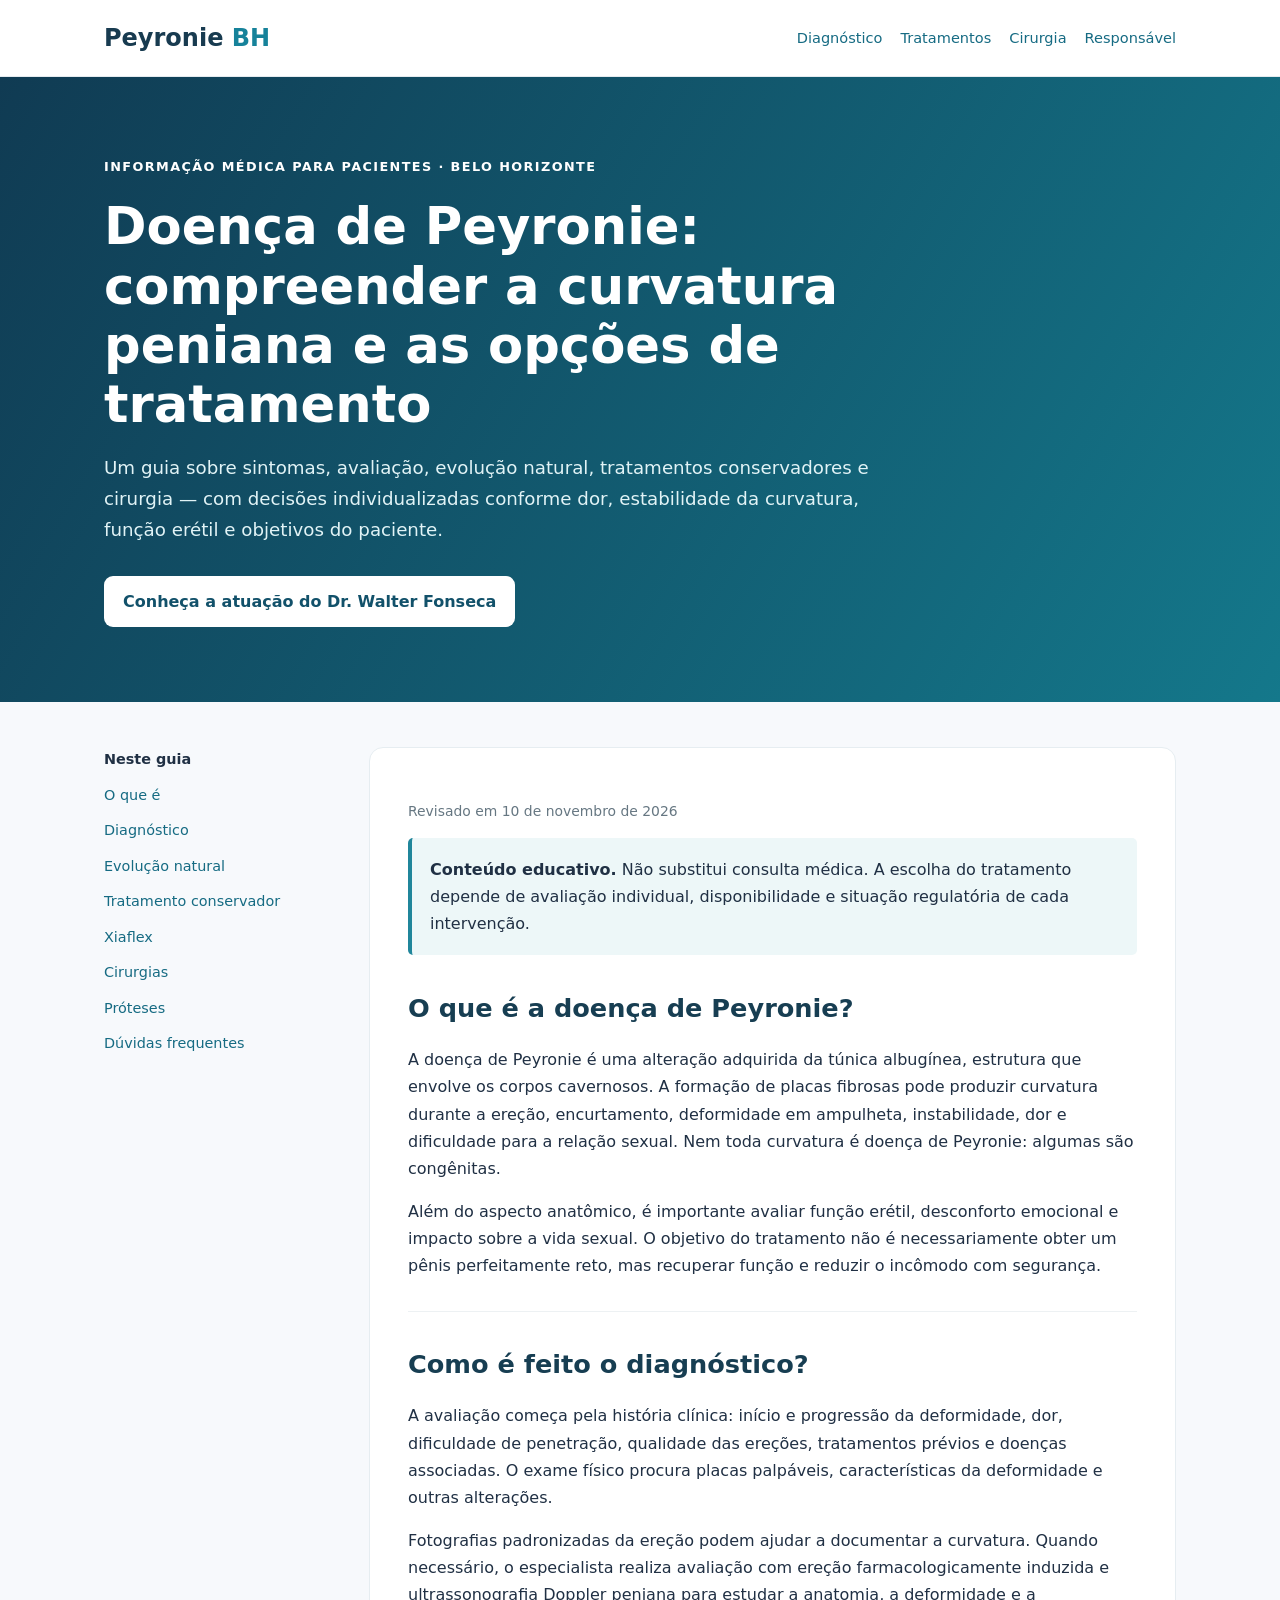
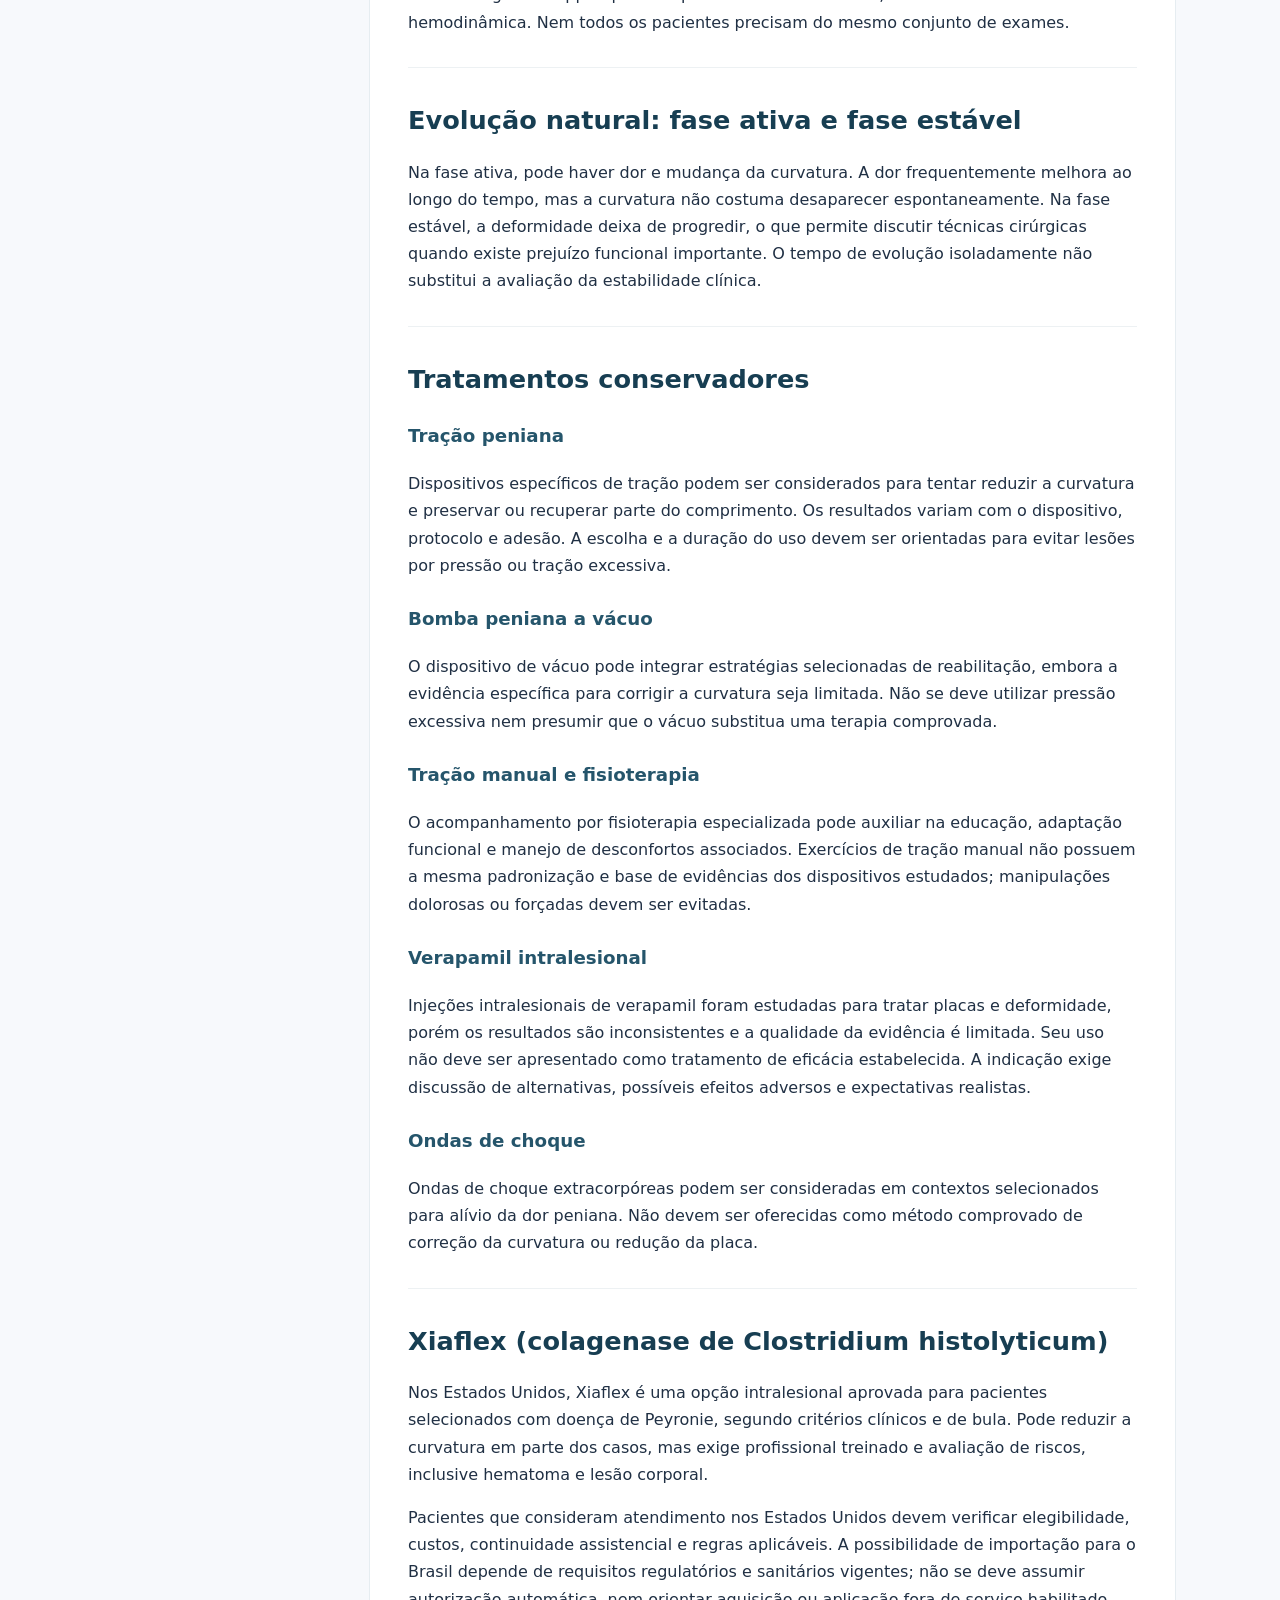
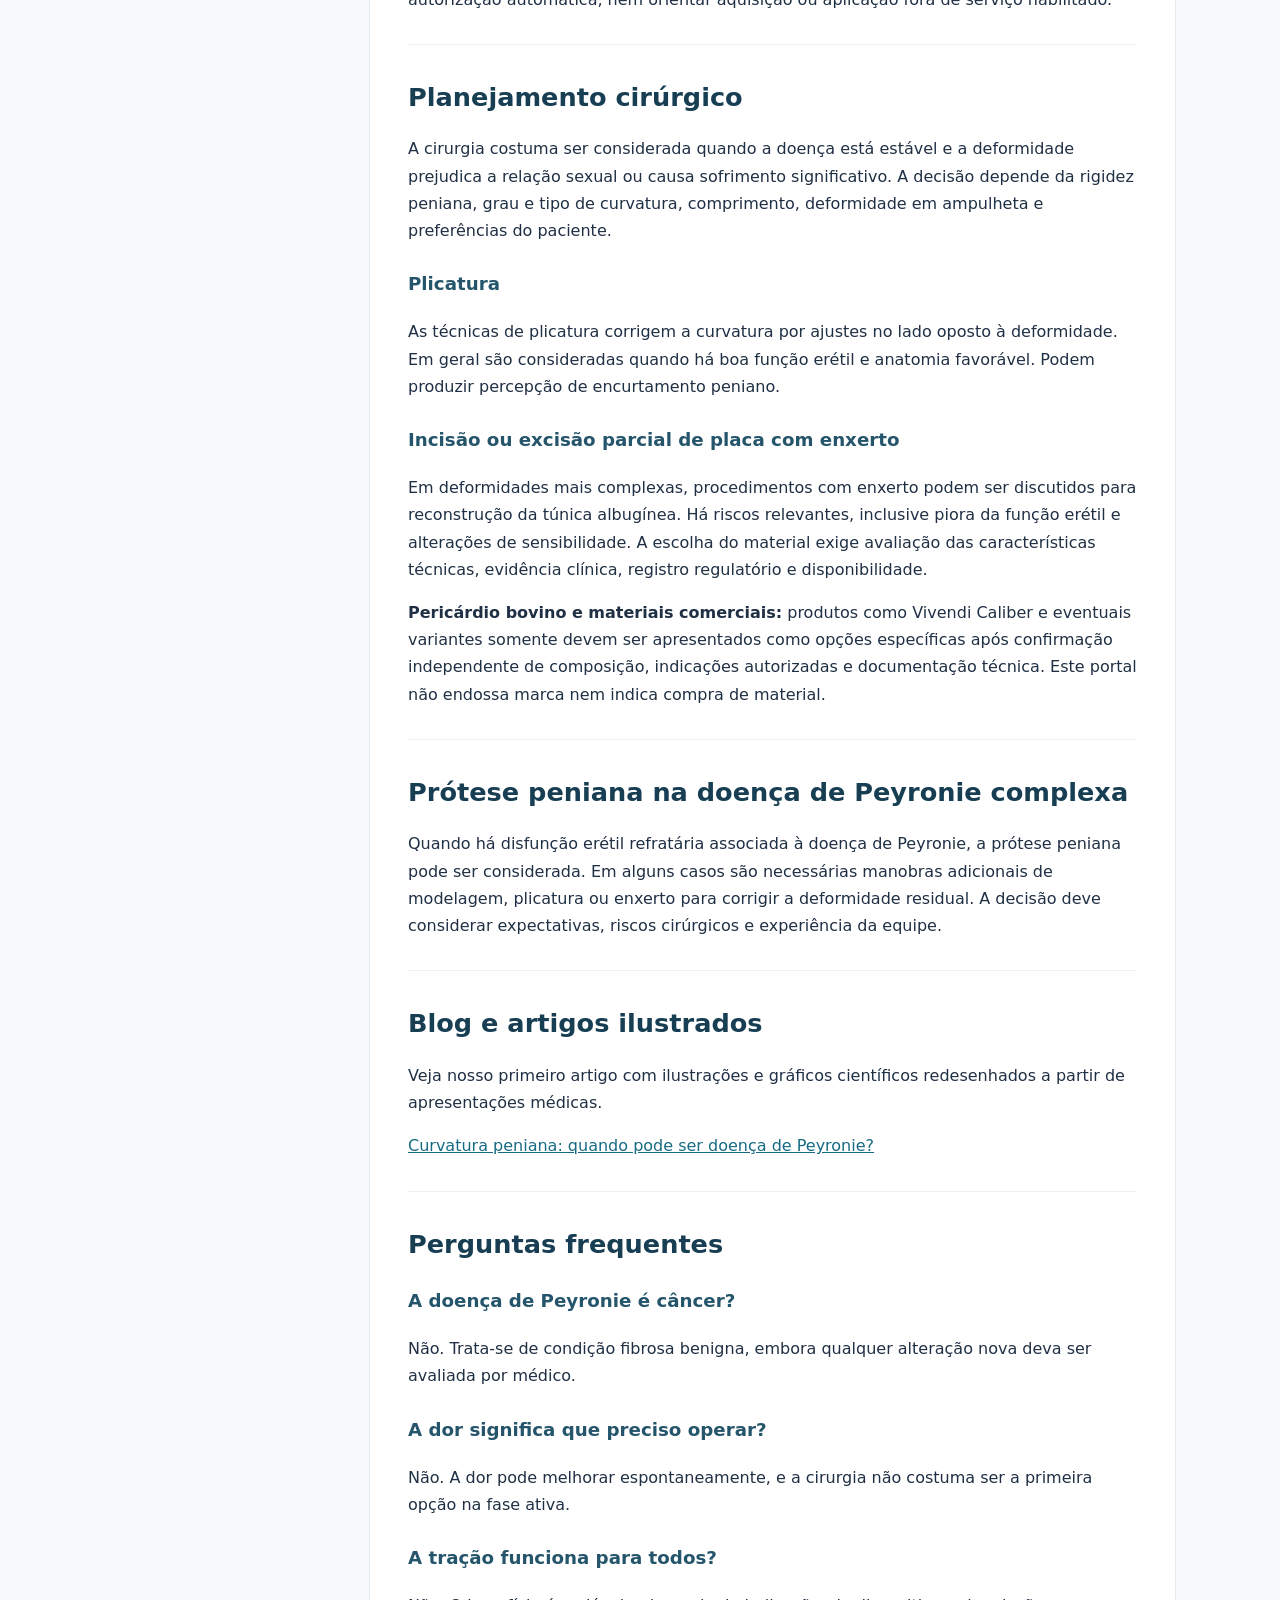
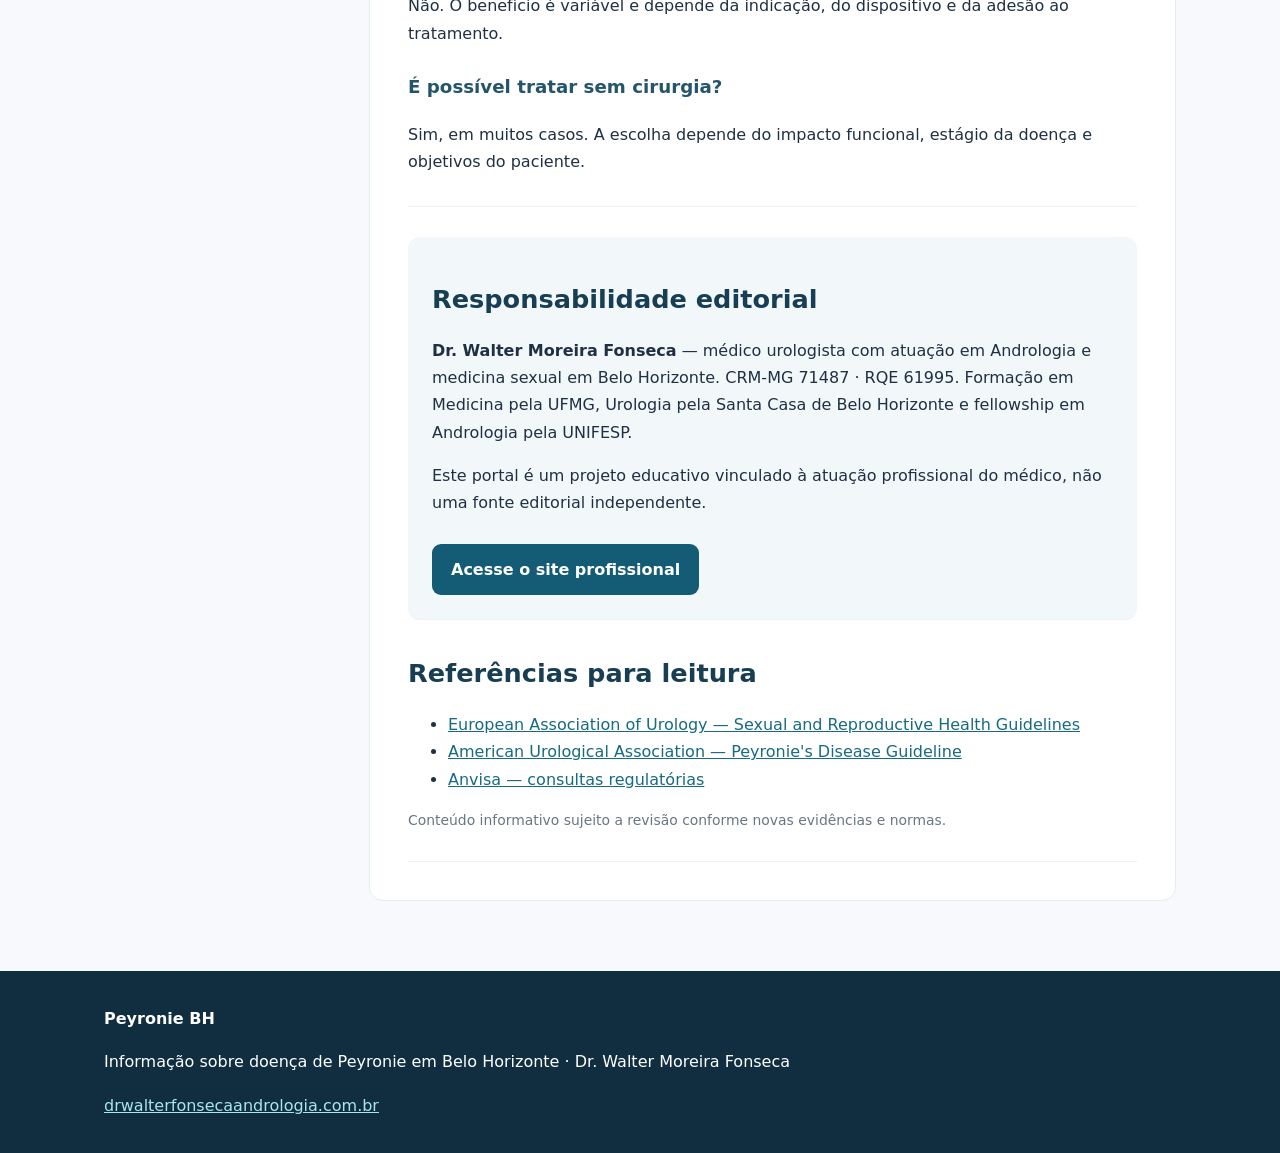
==== commit 1d71dbd8: "Completar metadados, autoria e datas SEO AEO GEO" ====
--- a/index.html
+++ b/index.html
@@ -1 +1 @@
-<!doctype html><html lang="pt-BR"><head><meta charset="utf-8"><meta name="viewport" content="width=device-width,initial-scale=1"><title>Peyronie BH | Doença de Peyronie: diagnóstico e tratamento</title><meta name="description" content="Guia educativo sobre doença de Peyronie em Belo Horizonte: diagnóstico, evolução, tração, fisioterapia, medicamentos, ondas de choque, cirurgia e prótese peniana."><meta name="robots" content="index,follow"><link rel="canonical" href="https://wmfonseca0310-prog.github.io/peyroniebh/"><link rel="stylesheet" href="style.css"><meta property="og:type" content="website"><meta property="og:title" content="Peyronie BH — Guia da doença de Peyronie"><meta property="og:url" content="https://wmfonseca0310-prog.github.io/peyroniebh/"><script type="application/ld+json">{"@context":"https://schema.org","@type":"WebSite","name":"Peyronie BH","url":"https://wmfonseca0310-prog.github.io/peyroniebh/","inLanguage":"pt-BR","publisher":{"@type":"Person","name":"Dr. Walter Moreira Fonseca","url":"https://drwalterfonsecaandrologia.com.br/"}}</script></head><body><header><div class="wrap top"><a class="brand" href="./">Peyronie <span>BH</span></a><nav><a href="#diagnostico">Diagnóstico</a><a href="#tratamentos">Tratamentos</a><a href="#cirurgia">Cirurgia</a><a href="#autor">Responsável</a></nav></div></header><main><section class="hero"><div class="wrap"><span class="eyebrow">INFORMAÇÃO MÉDICA PARA PACIENTES · BELO HORIZONTE</span><h1>Doença de Peyronie: compreender a curvatura peniana e as opções de tratamento</h1><p>Um guia sobre sintomas, avaliação, evolução natural, tratamentos conservadores e cirurgia — com decisões individualizadas conforme dor, estabilidade da curvatura, função erétil e objetivos do paciente.</p><a class="btn" href="https://drwalterfonsecaandrologia.com.br/">Conheça a atuação do Dr. Walter Fonseca</a></div></section><div class="wrap layout"><aside><strong>Neste guia</strong><a href="#entenda">O que é</a><a href="#diagnostico">Diagnóstico</a><a href="#evolucao">Evolução natural</a><a href="#tratamentos">Tratamento conservador</a><a href="#xiaflex">Xiaflex</a><a href="#cirurgia">Cirurgias</a><a href="#protese">Próteses</a><a href="#faq">Dúvidas frequentes</a></aside><article><div class="notice"><strong>Conteúdo educativo.</strong> Não substitui consulta médica. A escolha do tratamento depende de avaliação individual, disponibilidade e situação regulatória de cada intervenção.</div><section id="entenda"><h2>O que é a doença de Peyronie?</h2><p>A doença de Peyronie é uma alteração adquirida da túnica albugínea, estrutura que envolve os corpos cavernosos. A formação de placas fibrosas pode produzir curvatura durante a ereção, encurtamento, deformidade em ampulheta, instabilidade, dor e dificuldade para a relação sexual. Nem toda curvatura é doença de Peyronie: algumas são congênitas.</p><p>Além do aspecto anatômico, é importante avaliar função erétil, desconforto emocional e impacto sobre a vida sexual. O objetivo do tratamento não é necessariamente obter um pênis perfeitamente reto, mas recuperar função e reduzir o incômodo com segurança.</p></section><section id="diagnostico"><h2>Como é feito o diagnóstico?</h2><p>A avaliação começa pela história clínica: início e progressão da deformidade, dor, dificuldade de penetração, qualidade das ereções, tratamentos prévios e doenças associadas. O exame físico procura placas palpáveis, características da deformidade e outras alterações.</p><p>Fotografias padronizadas da ereção podem ajudar a documentar a curvatura. Quando necessário, o especialista realiza avaliação com ereção farmacologicamente induzida e ultrassonografia Doppler peniana para estudar a anatomia, a deformidade e a hemodinâmica. Nem todos os pacientes precisam do mesmo conjunto de exames.</p></section><section id="evolucao"><h2>Evolução natural: fase ativa e fase estável</h2><p>Na fase ativa, pode haver dor e mudança da curvatura. A dor frequentemente melhora ao longo do tempo, mas a curvatura não costuma desaparecer espontaneamente. Na fase estável, a deformidade deixa de progredir, o que permite discutir técnicas cirúrgicas quando existe prejuízo funcional importante. O tempo de evolução isoladamente não substitui a avaliação da estabilidade clínica.</p></section><section id="tratamentos"><h2>Tratamentos conservadores</h2><h3>Tração peniana</h3><p>Dispositivos específicos de tração podem ser considerados para tentar reduzir a curvatura e preservar ou recuperar parte do comprimento. Os resultados variam com o dispositivo, protocolo e adesão. A escolha e a duração do uso devem ser orientadas para evitar lesões por pressão ou tração excessiva.</p><h3>Bomba peniana a vácuo</h3><p>O dispositivo de vácuo pode integrar estratégias selecionadas de reabilitação, embora a evidência específica para corrigir a curvatura seja limitada. Não se deve utilizar pressão excessiva nem presumir que o vácuo substitua uma terapia comprovada.</p><h3>Tração manual e fisioterapia</h3><p>O acompanhamento por fisioterapia especializada pode auxiliar na educação, adaptação funcional e manejo de desconfortos associados. Exercícios de tração manual não possuem a mesma padronização e base de evidências dos dispositivos estudados; manipulações dolorosas ou forçadas devem ser evitadas.</p><h3>Verapamil intralesional</h3><p>Injeções intralesionais de verapamil foram estudadas para tratar placas e deformidade, porém os resultados são inconsistentes e a qualidade da evidência é limitada. Seu uso não deve ser apresentado como tratamento de eficácia estabelecida. A indicação exige discussão de alternativas, possíveis efeitos adversos e expectativas realistas.</p><h3>Ondas de choque</h3><p>Ondas de choque extracorpóreas podem ser consideradas em contextos selecionados para alívio da dor peniana. Não devem ser oferecidas como método comprovado de correção da curvatura ou redução da placa.</p></section><section id="xiaflex"><h2>Xiaflex (colagenase de Clostridium histolyticum)</h2><p>Nos Estados Unidos, Xiaflex é uma opção intralesional aprovada para pacientes selecionados com doença de Peyronie, segundo critérios clínicos e de bula. Pode reduzir a curvatura em parte dos casos, mas exige profissional treinado e avaliação de riscos, inclusive hematoma e lesão corporal.</p><p>Pacientes que consideram atendimento nos Estados Unidos devem verificar elegibilidade, custos, continuidade assistencial e regras aplicáveis. A possibilidade de importação para o Brasil depende de requisitos regulatórios e sanitários vigentes; não se deve assumir autorização automática, nem orientar aquisição ou aplicação fora de serviço habilitado.</p></section><section id="cirurgia"><h2>Planejamento cirúrgico</h2><p>A cirurgia costuma ser considerada quando a doença está estável e a deformidade prejudica a relação sexual ou causa sofrimento significativo. A decisão depende da rigidez peniana, grau e tipo de curvatura, comprimento, deformidade em ampulheta e preferências do paciente.</p><h3>Plicatura</h3><p>As técnicas de plicatura corrigem a curvatura por ajustes no lado oposto à deformidade. Em geral são consideradas quando há boa função erétil e anatomia favorável. Podem produzir percepção de encurtamento peniano.</p><h3>Incisão ou excisão parcial de placa com enxerto</h3><p>Em deformidades mais complexas, procedimentos com enxerto podem ser discutidos para reconstrução da túnica albugínea. Há riscos relevantes, inclusive piora da função erétil e alterações de sensibilidade. A escolha do material exige avaliação das características técnicas, evidência clínica, registro regulatório e disponibilidade.</p><p><strong>Pericárdio bovino e materiais comerciais:</strong> produtos como Vivendi Caliber e eventuais variantes somente devem ser apresentados como opções específicas após confirmação independente de composição, indicações autorizadas e documentação técnica. Este portal não endossa marca nem indica compra de material.</p></section><section id="protese"><h2>Prótese peniana na doença de Peyronie complexa</h2><p>Quando há disfunção erétil refratária associada à doença de Peyronie, a prótese peniana pode ser considerada. Em alguns casos são necessárias manobras adicionais de modelagem, plicatura ou enxerto para corrigir a deformidade residual. A decisão deve considerar expectativas, riscos cirúrgicos e experiência da equipe.</p></section><section id="blog"><h2>Blog e artigos ilustrados</h2><p>Veja nosso primeiro artigo com ilustrações e gráficos científicos redesenhados a partir de apresentações médicas.</p><p><a href="blog/curvatura-peniana-peyronie/">Curvatura peniana: quando pode ser doença de Peyronie?</a></p></section><section id="faq"><h2>Perguntas frequentes</h2><h3>A doença de Peyronie é câncer?</h3><p>Não. Trata-se de condição fibrosa benigna, embora qualquer alteração nova deva ser avaliada por médico.</p><h3>A dor significa que preciso operar?</h3><p>Não. A dor pode melhorar espontaneamente, e a cirurgia não costuma ser a primeira opção na fase ativa.</p><h3>A tração funciona para todos?</h3><p>Não. O benefício é variável e depende da indicação, do dispositivo e da adesão ao tratamento.</p><h3>É possível tratar sem cirurgia?</h3><p>Sim, em muitos casos. A escolha depende do impacto funcional, estágio da doença e objetivos do paciente.</p></section><section id="autor" class="author"><h2>Responsabilidade editorial</h2><p><strong>Dr. Walter Moreira Fonseca</strong> — médico urologista com atuação em Andrologia e medicina sexual em Belo Horizonte. CRM-MG 71487 · RQE 61995. Formação em Medicina pela UFMG, Urologia pela Santa Casa de Belo Horizonte e fellowship em Andrologia pela UNIFESP.</p><p>Este portal é um projeto educativo vinculado à atuação profissional do médico, não uma fonte editorial independente.</p><a class="btn" href="https://drwalterfonsecaandrologia.com.br/">Acesse o site profissional</a></section><section><h2>Referências para leitura</h2><ul><li><a href="https://uroweb.org/guidelines/sexual-and-reproductive-health" target="_blank" rel="noopener">European Association of Urology — Sexual and Reproductive Health Guidelines</a></li><li><a href="https://www.auanet.org/guidelines-and-quality/guidelines/peyronies-disease-guideline" target="_blank" rel="noopener">American Urological Association — Peyronie's Disease Guideline</a></li><li><a href="https://consultas.anvisa.gov.br/" target="_blank" rel="noopener">Anvisa — consultas regulatórias</a></li></ul><p class="muted">Conteúdo informativo sujeito a revisão conforme novas evidências e normas.</p></section></article></div></main><footer><div class="wrap"><strong>Peyronie BH</strong><p>Informação sobre doença de Peyronie em Belo Horizonte · Dr. Walter Moreira Fonseca</p><a href="https://drwalterfonsecaandrologia.com.br/">drwalterfonsecaandrologia.com.br</a></div></footer></body></html>+<!doctype html><html lang="pt-BR"><head><meta charset="utf-8"><meta name="viewport" content="width=device-width,initial-scale=1"><title>Peyronie BH | Doença de Peyronie: diagnóstico e tratamento</title><meta name="description" content="Guia educativo sobre doença de Peyronie em Belo Horizonte: diagnóstico, evolução, tração, fisioterapia, medicamentos, ondas de choque, cirurgia e prótese peniana."><meta name="robots" content="index,follow"><link rel="canonical" href="https://wmfonseca0310-prog.github.io/peyroniebh/"><link rel="stylesheet" href="style.css"><meta property="og:type" content="website"><meta property="og:title" content="Peyronie BH — Guia da doença de Peyronie"><meta property="og:url" content="https://wmfonseca0310-prog.github.io/peyroniebh/"><script type="application/ld+json">{"@context":"https://schema.org","@type":"WebSite","name":"Peyronie BH","url":"https://wmfonseca0310-prog.github.io/peyroniebh/","inLanguage":"pt-BR","publisher":{"@type":"Person","name":"Dr. Walter Moreira Fonseca","url":"https://drwalterfonsecaandrologia.com.br/"}}</script><script type="application/ld+json">{"@context":"https://schema.org","@type":"WebPage","name":"Peyronie BH — Doença de Peyronie","url":"https://wmfonseca0310-prog.github.io/peyroniebh/","inLanguage":"pt-BR","about":{"@type":"MedicalCondition","name":"Doença de Peyronie"},"author":{"@type":"Person","name":"Dr. Walter Moreira Fonseca","url":"https://drwalterfonsecaandrologia.com.br/"}}</script><meta property="og:description" content="Informação médica sobre doença de Peyronie, diagnóstico e opções de tratamento."><meta name="theme-color" content="#103b53"></head><body><header><div class="wrap top"><a class="brand" href="./">Peyronie <span>BH</span></a><nav><a href="#diagnostico">Diagnóstico</a><a href="#tratamentos">Tratamentos</a><a href="#cirurgia">Cirurgia</a><a href="#autor">Responsável</a></nav></div></header><main><section class="hero"><div class="wrap"><span class="eyebrow">INFORMAÇÃO MÉDICA PARA PACIENTES · BELO HORIZONTE</span><h1>Doença de Peyronie: compreender a curvatura peniana e as opções de tratamento</h1><p>Um guia sobre sintomas, avaliação, evolução natural, tratamentos conservadores e cirurgia — com decisões individualizadas conforme dor, estabilidade da curvatura, função erétil e objetivos do paciente.</p><a class="btn" href="https://drwalterfonsecaandrologia.com.br/">Conheça a atuação do Dr. Walter Fonseca</a></div></section><div class="wrap layout"><aside><strong>Neste guia</strong><a href="#entenda">O que é</a><a href="#diagnostico">Diagnóstico</a><a href="#evolucao">Evolução natural</a><a href="#tratamentos">Tratamento conservador</a><a href="#xiaflex">Xiaflex</a><a href="#cirurgia">Cirurgias</a><a href="#protese">Próteses</a><a href="#faq">Dúvidas frequentes</a></aside><article><p class="muted">Revisado em <time datetime="2026-11-10">10 de novembro de 2026</time></p><div class="notice"><strong>Conteúdo educativo.</strong> Não substitui consulta médica. A escolha do tratamento depende de avaliação individual, disponibilidade e situação regulatória de cada intervenção.</div><section id="entenda"><h2>O que é a doença de Peyronie?</h2><p>A doença de Peyronie é uma alteração adquirida da túnica albugínea, estrutura que envolve os corpos cavernosos. A formação de placas fibrosas pode produzir curvatura durante a ereção, encurtamento, deformidade em ampulheta, instabilidade, dor e dificuldade para a relação sexual. Nem toda curvatura é doença de Peyronie: algumas são congênitas.</p><p>Além do aspecto anatômico, é importante avaliar função erétil, desconforto emocional e impacto sobre a vida sexual. O objetivo do tratamento não é necessariamente obter um pênis perfeitamente reto, mas recuperar função e reduzir o incômodo com segurança.</p></section><section id="diagnostico"><h2>Como é feito o diagnóstico?</h2><p>A avaliação começa pela história clínica: início e progressão da deformidade, dor, dificuldade de penetração, qualidade das ereções, tratamentos prévios e doenças associadas. O exame físico procura placas palpáveis, características da deformidade e outras alterações.</p><p>Fotografias padronizadas da ereção podem ajudar a documentar a curvatura. Quando necessário, o especialista realiza avaliação com ereção farmacologicamente induzida e ultrassonografia Doppler peniana para estudar a anatomia, a deformidade e a hemodinâmica. Nem todos os pacientes precisam do mesmo conjunto de exames.</p></section><section id="evolucao"><h2>Evolução natural: fase ativa e fase estável</h2><p>Na fase ativa, pode haver dor e mudança da curvatura. A dor frequentemente melhora ao longo do tempo, mas a curvatura não costuma desaparecer espontaneamente. Na fase estável, a deformidade deixa de progredir, o que permite discutir técnicas cirúrgicas quando existe prejuízo funcional importante. O tempo de evolução isoladamente não substitui a avaliação da estabilidade clínica.</p></section><section id="tratamentos"><h2>Tratamentos conservadores</h2><h3>Tração peniana</h3><p>Dispositivos específicos de tração podem ser considerados para tentar reduzir a curvatura e preservar ou recuperar parte do comprimento. Os resultados variam com o dispositivo, protocolo e adesão. A escolha e a duração do uso devem ser orientadas para evitar lesões por pressão ou tração excessiva.</p><h3>Bomba peniana a vácuo</h3><p>O dispositivo de vácuo pode integrar estratégias selecionadas de reabilitação, embora a evidência específica para corrigir a curvatura seja limitada. Não se deve utilizar pressão excessiva nem presumir que o vácuo substitua uma terapia comprovada.</p><h3>Tração manual e fisioterapia</h3><p>O acompanhamento por fisioterapia especializada pode auxiliar na educação, adaptação funcional e manejo de desconfortos associados. Exercícios de tração manual não possuem a mesma padronização e base de evidências dos dispositivos estudados; manipulações dolorosas ou forçadas devem ser evitadas.</p><h3>Verapamil intralesional</h3><p>Injeções intralesionais de verapamil foram estudadas para tratar placas e deformidade, porém os resultados são inconsistentes e a qualidade da evidência é limitada. Seu uso não deve ser apresentado como tratamento de eficácia estabelecida. A indicação exige discussão de alternativas, possíveis efeitos adversos e expectativas realistas.</p><h3>Ondas de choque</h3><p>Ondas de choque extracorpóreas podem ser consideradas em contextos selecionados para alívio da dor peniana. Não devem ser oferecidas como método comprovado de correção da curvatura ou redução da placa.</p></section><section id="xiaflex"><h2>Xiaflex (colagenase de Clostridium histolyticum)</h2><p>Nos Estados Unidos, Xiaflex é uma opção intralesional aprovada para pacientes selecionados com doença de Peyronie, segundo critérios clínicos e de bula. Pode reduzir a curvatura em parte dos casos, mas exige profissional treinado e avaliação de riscos, inclusive hematoma e lesão corporal.</p><p>Pacientes que consideram atendimento nos Estados Unidos devem verificar elegibilidade, custos, continuidade assistencial e regras aplicáveis. A possibilidade de importação para o Brasil depende de requisitos regulatórios e sanitários vigentes; não se deve assumir autorização automática, nem orientar aquisição ou aplicação fora de serviço habilitado.</p></section><section id="cirurgia"><h2>Planejamento cirúrgico</h2><p>A cirurgia costuma ser considerada quando a doença está estável e a deformidade prejudica a relação sexual ou causa sofrimento significativo. A decisão depende da rigidez peniana, grau e tipo de curvatura, comprimento, deformidade em ampulheta e preferências do paciente.</p><h3>Plicatura</h3><p>As técnicas de plicatura corrigem a curvatura por ajustes no lado oposto à deformidade. Em geral são consideradas quando há boa função erétil e anatomia favorável. Podem produzir percepção de encurtamento peniano.</p><h3>Incisão ou excisão parcial de placa com enxerto</h3><p>Em deformidades mais complexas, procedimentos com enxerto podem ser discutidos para reconstrução da túnica albugínea. Há riscos relevantes, inclusive piora da função erétil e alterações de sensibilidade. A escolha do material exige avaliação das características técnicas, evidência clínica, registro regulatório e disponibilidade.</p><p><strong>Pericárdio bovino e materiais comerciais:</strong> produtos como Vivendi Caliber e eventuais variantes somente devem ser apresentados como opções específicas após confirmação independente de composição, indicações autorizadas e documentação técnica. Este portal não endossa marca nem indica compra de material.</p></section><section id="protese"><h2>Prótese peniana na doença de Peyronie complexa</h2><p>Quando há disfunção erétil refratária associada à doença de Peyronie, a prótese peniana pode ser considerada. Em alguns casos são necessárias manobras adicionais de modelagem, plicatura ou enxerto para corrigir a deformidade residual. A decisão deve considerar expectativas, riscos cirúrgicos e experiência da equipe.</p></section><section id="blog"><h2>Blog e artigos ilustrados</h2><p>Veja nosso primeiro artigo com ilustrações e gráficos científicos redesenhados a partir de apresentações médicas.</p><p><a href="blog/curvatura-peniana-peyronie/">Curvatura peniana: quando pode ser doença de Peyronie?</a></p></section><section id="faq"><h2>Perguntas frequentes</h2><h3>A doença de Peyronie é câncer?</h3><p>Não. Trata-se de condição fibrosa benigna, embora qualquer alteração nova deva ser avaliada por médico.</p><h3>A dor significa que preciso operar?</h3><p>Não. A dor pode melhorar espontaneamente, e a cirurgia não costuma ser a primeira opção na fase ativa.</p><h3>A tração funciona para todos?</h3><p>Não. O benefício é variável e depende da indicação, do dispositivo e da adesão ao tratamento.</p><h3>É possível tratar sem cirurgia?</h3><p>Sim, em muitos casos. A escolha depende do impacto funcional, estágio da doença e objetivos do paciente.</p></section><section id="autor" class="author"><h2>Responsabilidade editorial</h2><p><strong>Dr. Walter Moreira Fonseca</strong> — médico urologista com atuação em Andrologia e medicina sexual em Belo Horizonte. CRM-MG 71487 · RQE 61995. Formação em Medicina pela UFMG, Urologia pela Santa Casa de Belo Horizonte e fellowship em Andrologia pela UNIFESP.</p><p>Este portal é um projeto educativo vinculado à atuação profissional do médico, não uma fonte editorial independente.</p><a class="btn" href="https://drwalterfonsecaandrologia.com.br/">Acesse o site profissional</a></section><section><h2>Referências para leitura</h2><ul><li><a href="https://uroweb.org/guidelines/sexual-and-reproductive-health" target="_blank" rel="noopener">European Association of Urology — Sexual and Reproductive Health Guidelines</a></li><li><a href="https://www.auanet.org/guidelines-and-quality/guidelines/peyronies-disease-guideline" target="_blank" rel="noopener">American Urological Association — Peyronie's Disease Guideline</a></li><li><a href="https://consultas.anvisa.gov.br/" target="_blank" rel="noopener">Anvisa — consultas regulatórias</a></li></ul><p class="muted">Conteúdo informativo sujeito a revisão conforme novas evidências e normas.</p></section></article></div></main><footer><div class="wrap"><strong>Peyronie BH</strong><p>Informação sobre doença de Peyronie em Belo Horizonte · Dr. Walter Moreira Fonseca</p><a href="https://drwalterfonsecaandrologia.com.br/">drwalterfonsecaandrologia.com.br</a></div></footer></body></html>
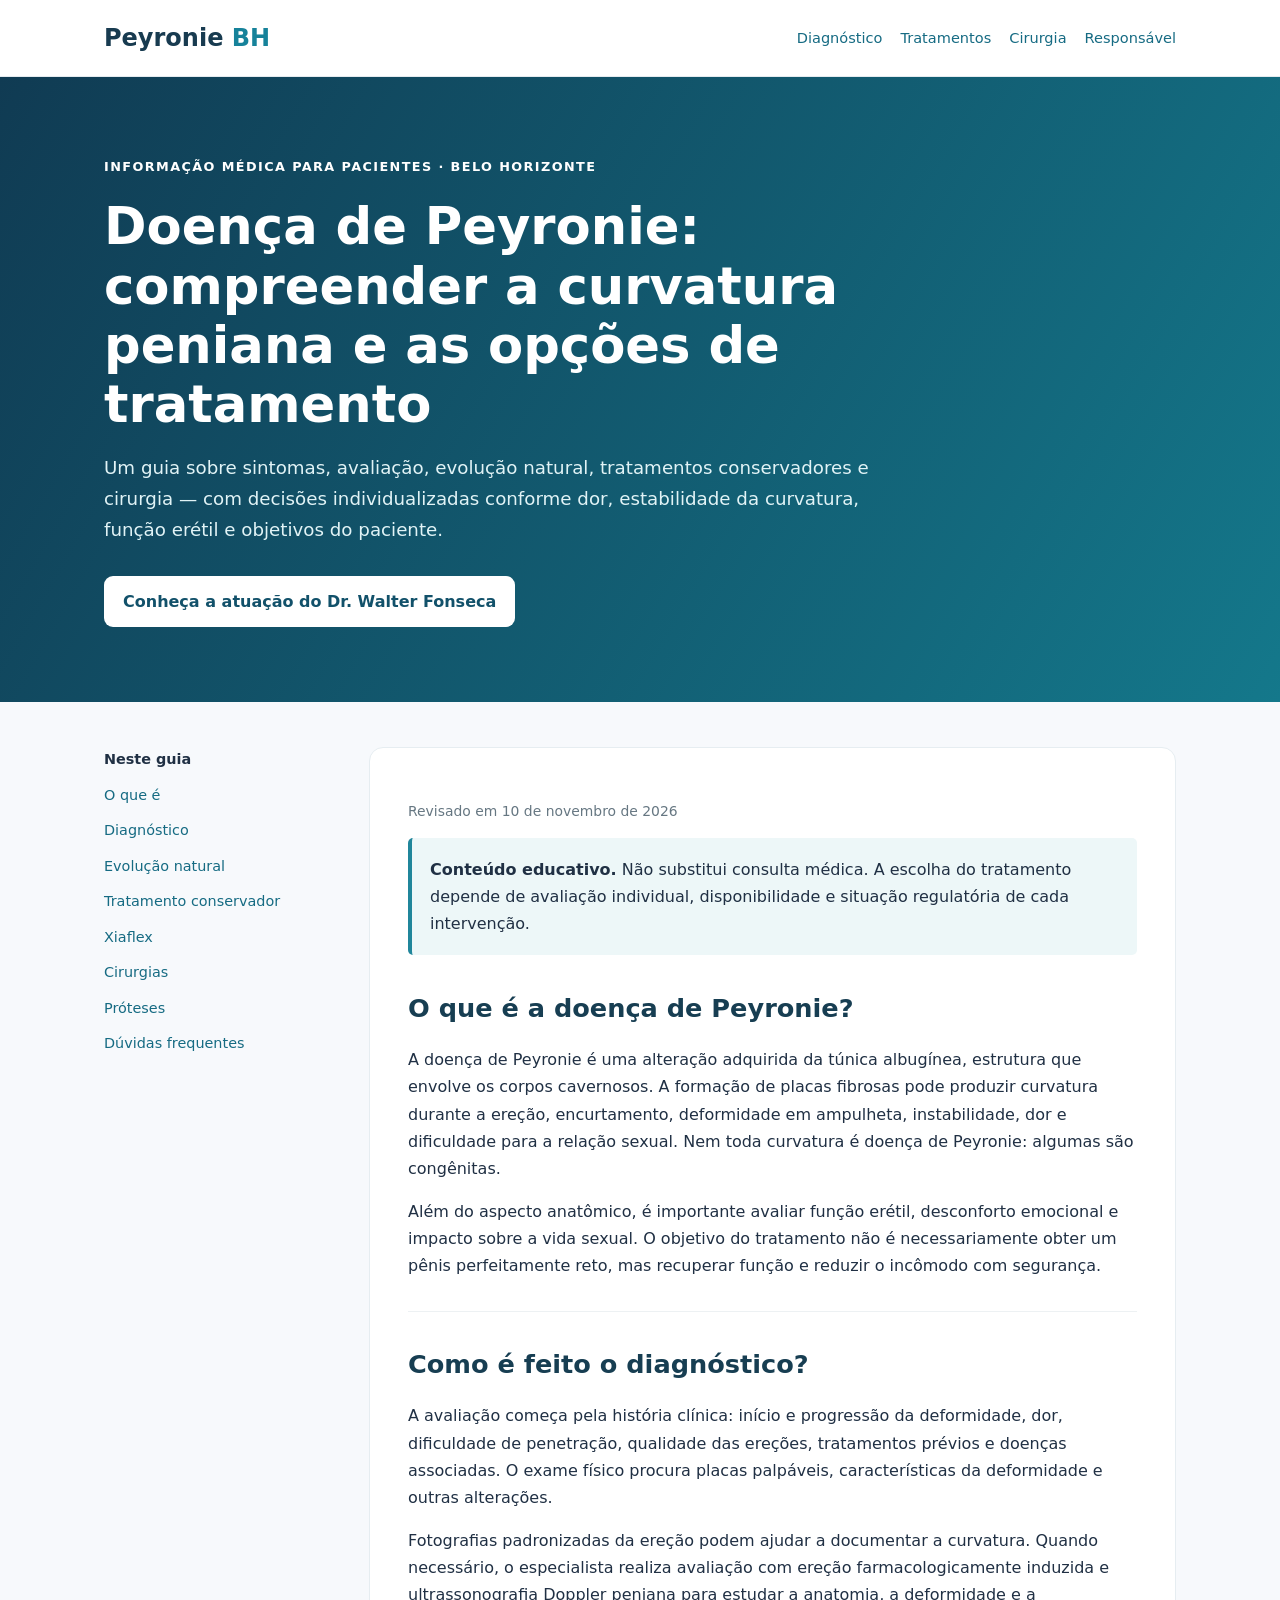
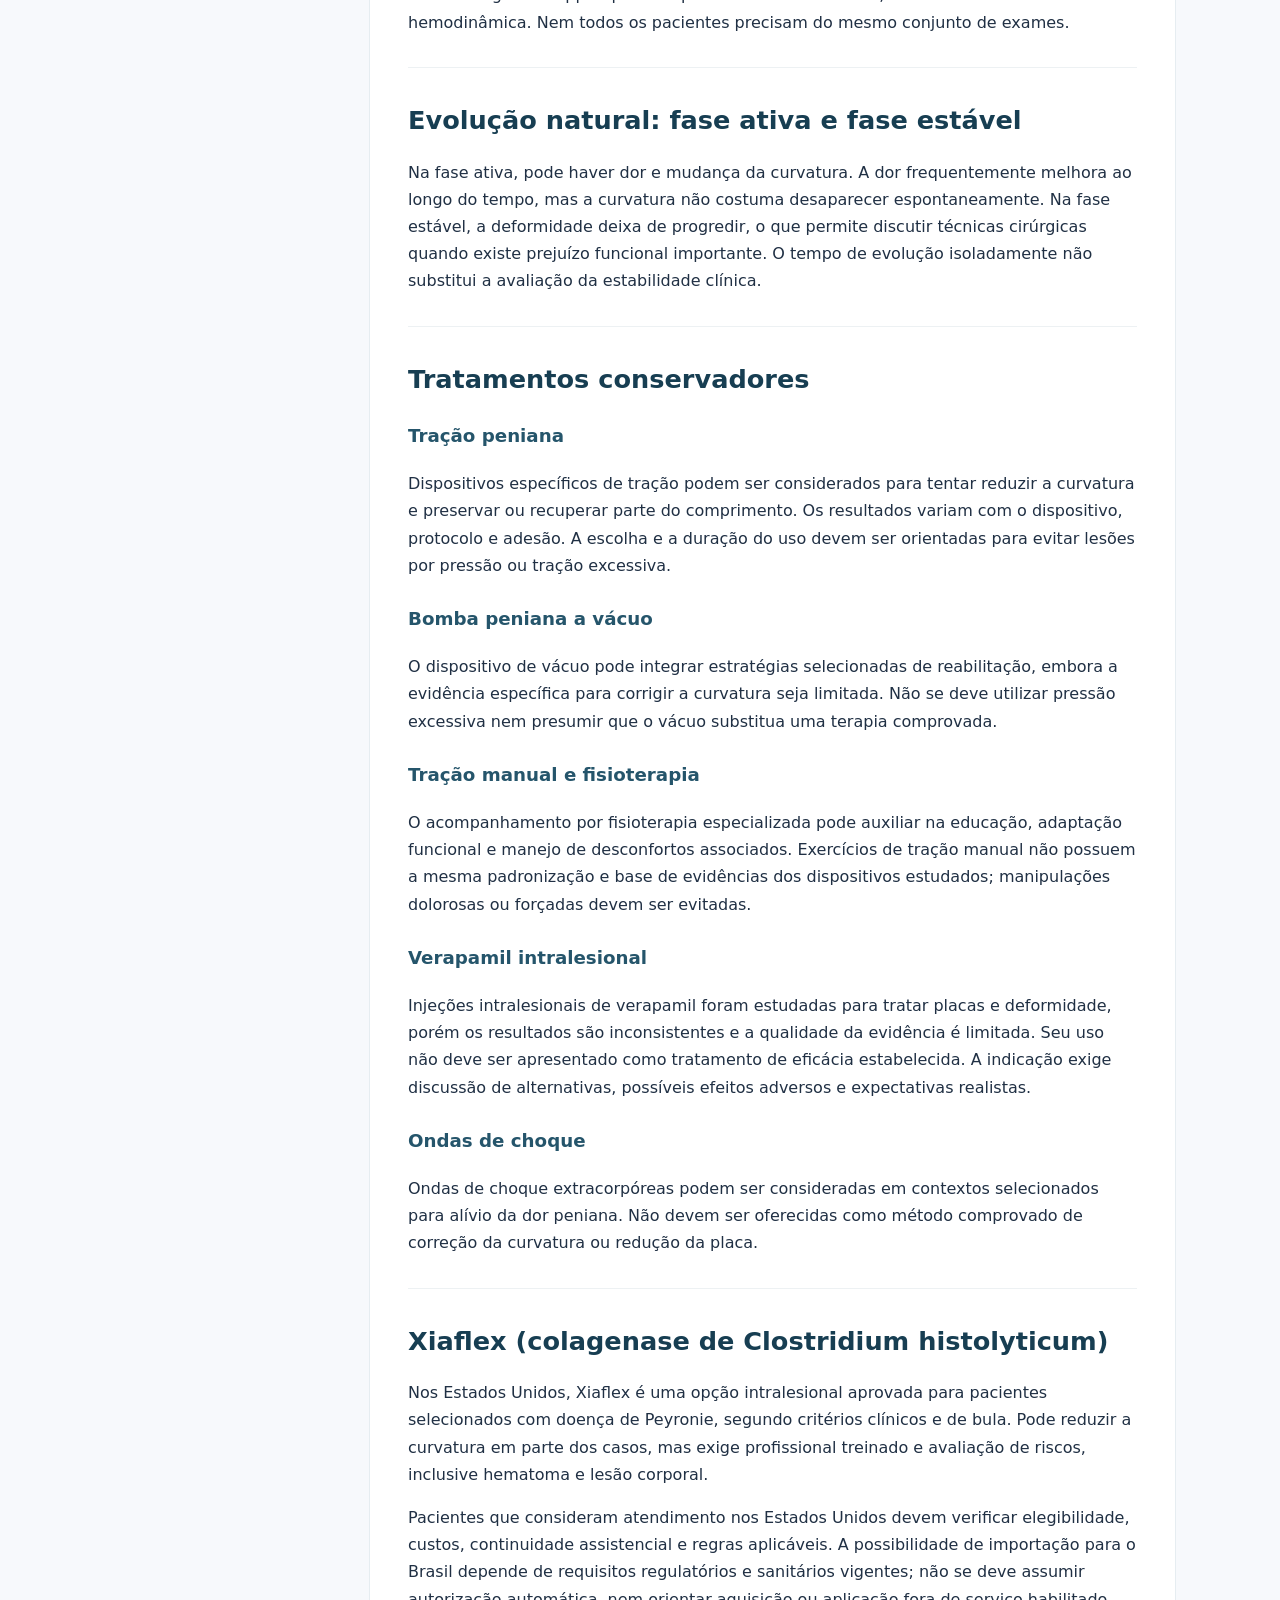
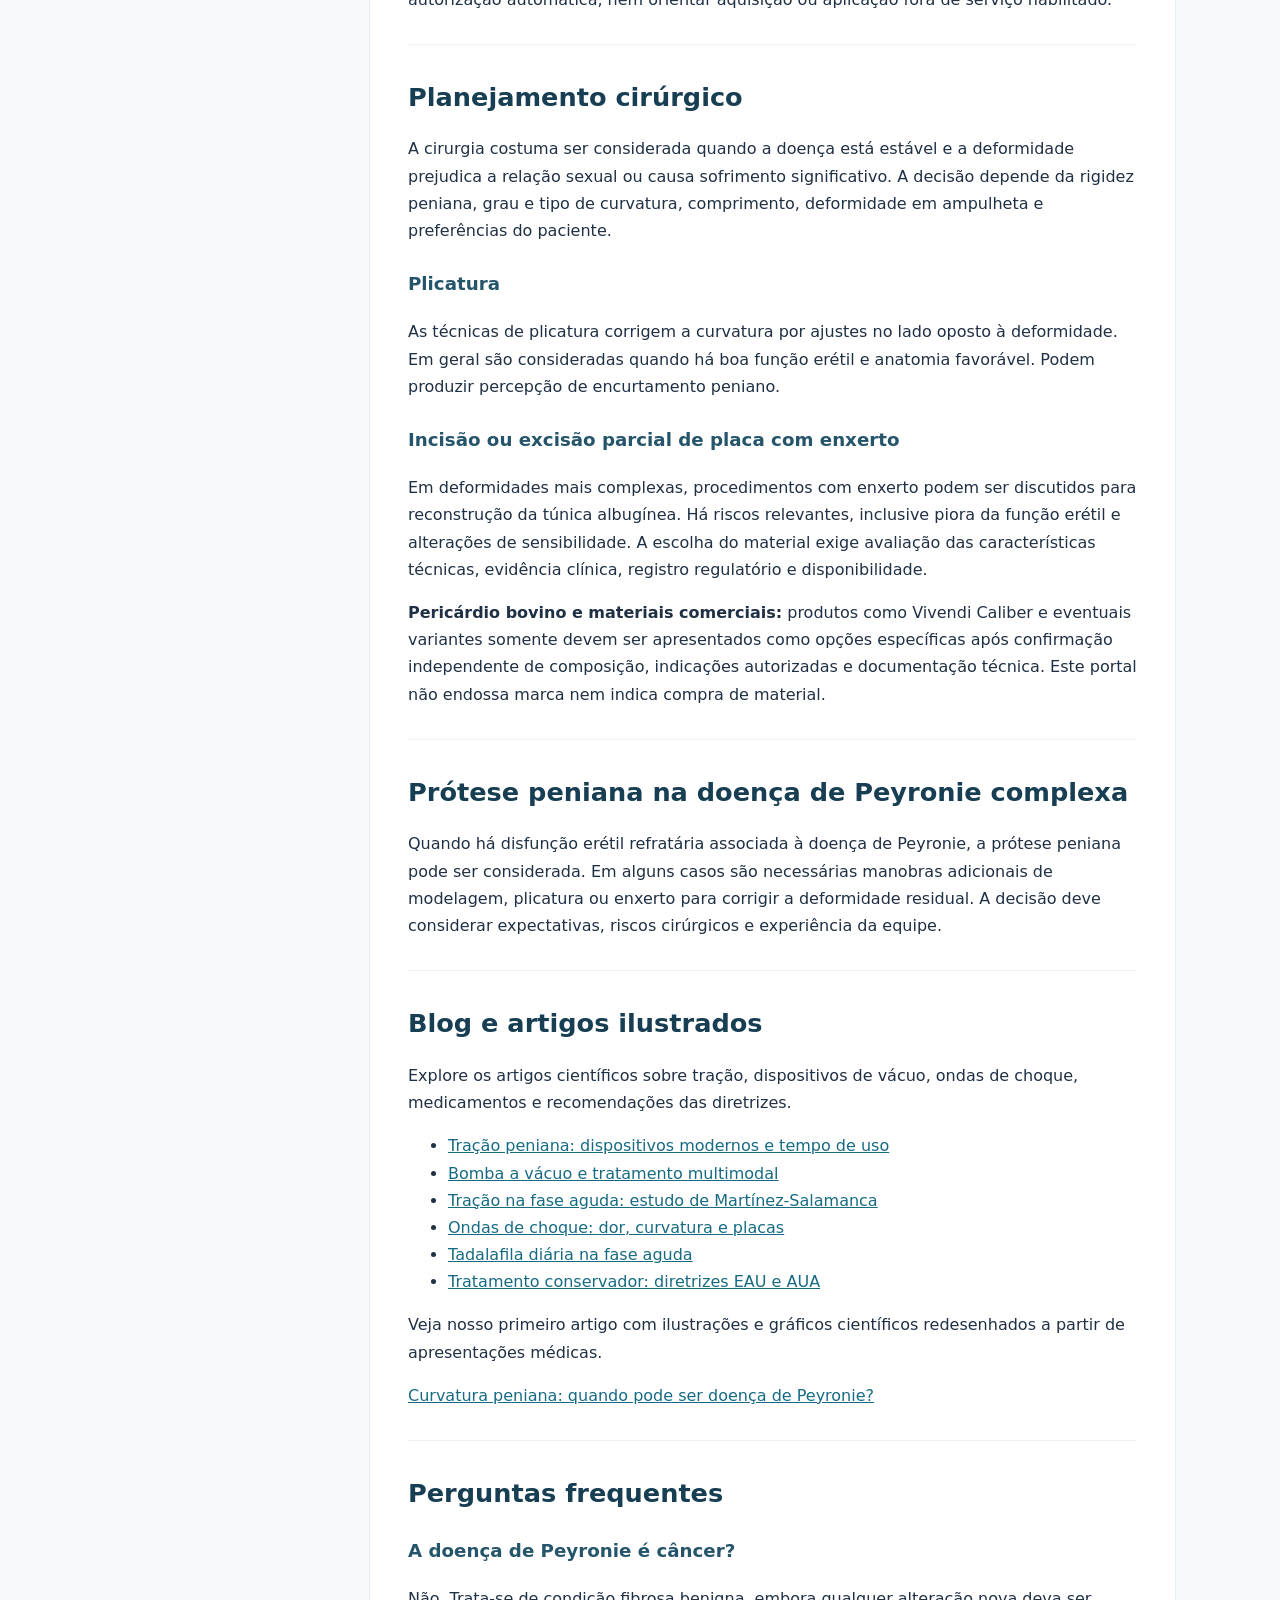
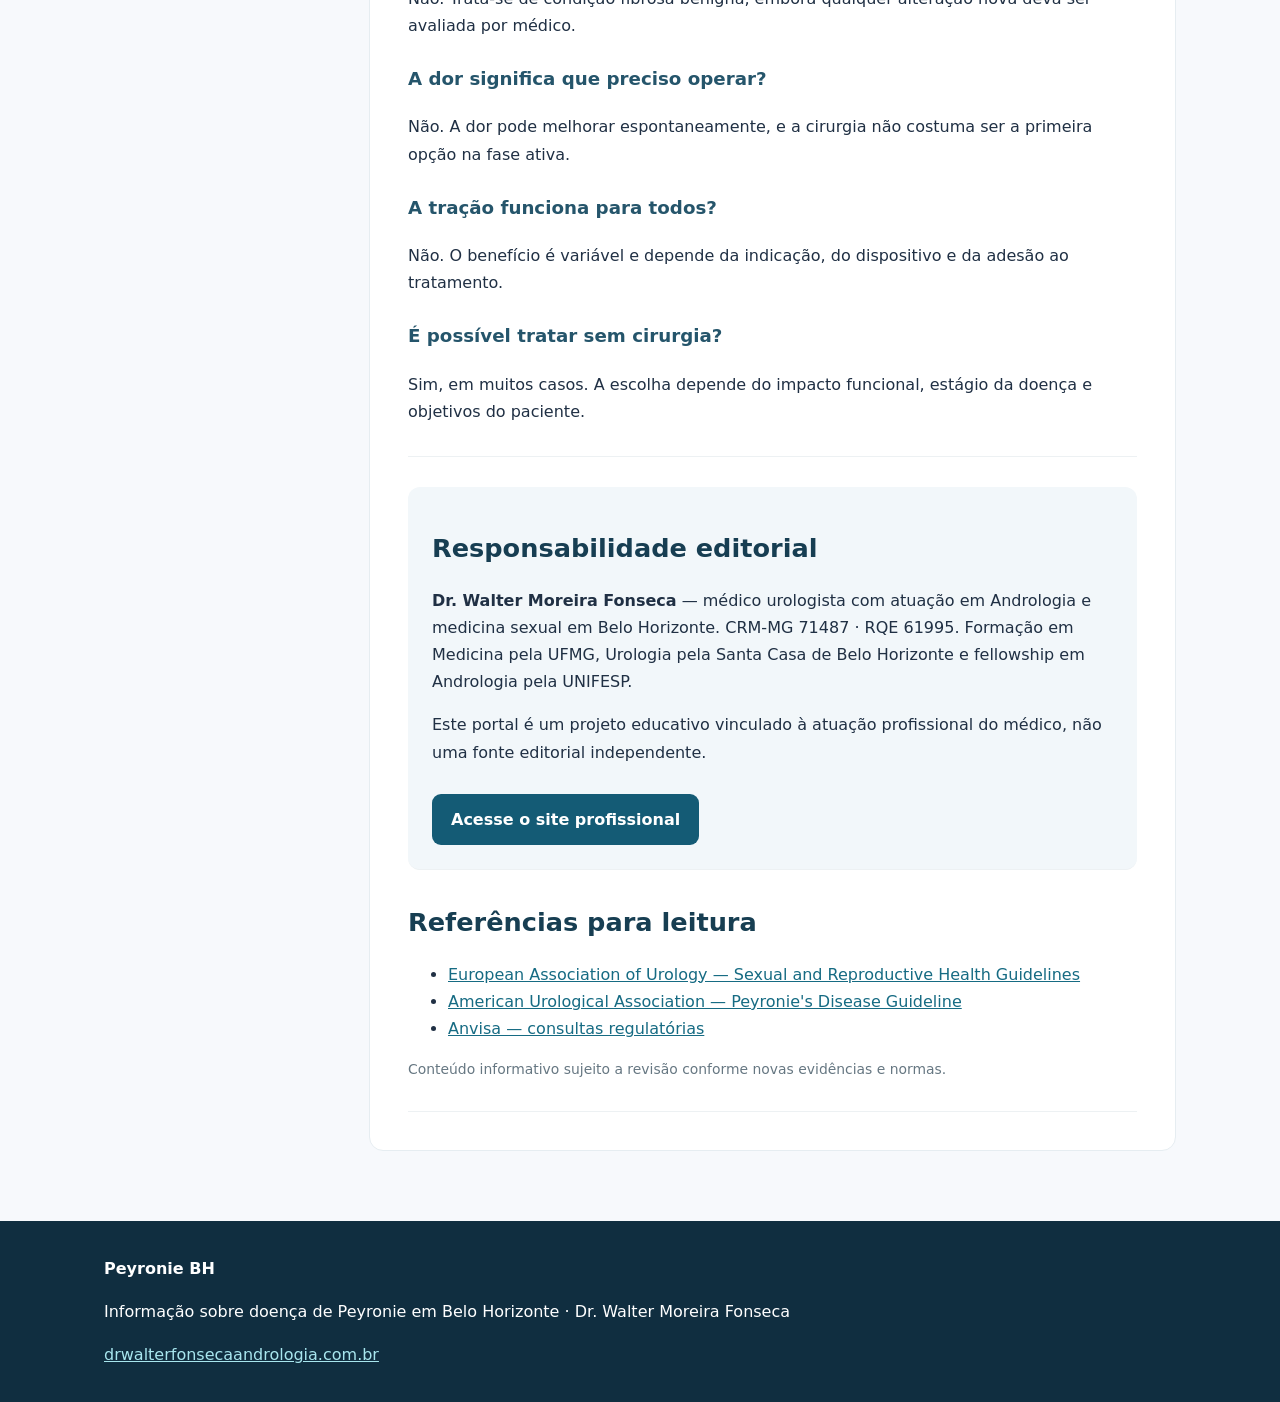
==== commit f88839ee: "Destacar seis novos artigos científicos na página inicial" ====
--- a/index.html
+++ b/index.html
@@ -1 +1 @@
-<!doctype html><html lang="pt-BR"><head><meta charset="utf-8"><meta name="viewport" content="width=device-width,initial-scale=1"><title>Peyronie BH | Doença de Peyronie: diagnóstico e tratamento</title><meta name="description" content="Guia educativo sobre doença de Peyronie em Belo Horizonte: diagnóstico, evolução, tração, fisioterapia, medicamentos, ondas de choque, cirurgia e prótese peniana."><meta name="robots" content="index,follow"><link rel="canonical" href="https://wmfonseca0310-prog.github.io/peyroniebh/"><link rel="stylesheet" href="style.css"><meta property="og:type" content="website"><meta property="og:title" content="Peyronie BH — Guia da doença de Peyronie"><meta property="og:url" content="https://wmfonseca0310-prog.github.io/peyroniebh/"><script type="application/ld+json">{"@context":"https://schema.org","@type":"WebSite","name":"Peyronie BH","url":"https://wmfonseca0310-prog.github.io/peyroniebh/","inLanguage":"pt-BR","publisher":{"@type":"Person","name":"Dr. Walter Moreira Fonseca","url":"https://drwalterfonsecaandrologia.com.br/"}}</script><script type="application/ld+json">{"@context":"https://schema.org","@type":"WebPage","name":"Peyronie BH — Doença de Peyronie","url":"https://wmfonseca0310-prog.github.io/peyroniebh/","inLanguage":"pt-BR","about":{"@type":"MedicalCondition","name":"Doença de Peyronie"},"author":{"@type":"Person","name":"Dr. Walter Moreira Fonseca","url":"https://drwalterfonsecaandrologia.com.br/"}}</script><meta property="og:description" content="Informação médica sobre doença de Peyronie, diagnóstico e opções de tratamento."><meta name="theme-color" content="#103b53"></head><body><header><div class="wrap top"><a class="brand" href="./">Peyronie <span>BH</span></a><nav><a href="#diagnostico">Diagnóstico</a><a href="#tratamentos">Tratamentos</a><a href="#cirurgia">Cirurgia</a><a href="#autor">Responsável</a></nav></div></header><main><section class="hero"><div class="wrap"><span class="eyebrow">INFORMAÇÃO MÉDICA PARA PACIENTES · BELO HORIZONTE</span><h1>Doença de Peyronie: compreender a curvatura peniana e as opções de tratamento</h1><p>Um guia sobre sintomas, avaliação, evolução natural, tratamentos conservadores e cirurgia — com decisões individualizadas conforme dor, estabilidade da curvatura, função erétil e objetivos do paciente.</p><a class="btn" href="https://drwalterfonsecaandrologia.com.br/">Conheça a atuação do Dr. Walter Fonseca</a></div></section><div class="wrap layout"><aside><strong>Neste guia</strong><a href="#entenda">O que é</a><a href="#diagnostico">Diagnóstico</a><a href="#evolucao">Evolução natural</a><a href="#tratamentos">Tratamento conservador</a><a href="#xiaflex">Xiaflex</a><a href="#cirurgia">Cirurgias</a><a href="#protese">Próteses</a><a href="#faq">Dúvidas frequentes</a></aside><article><p class="muted">Revisado em <time datetime="2026-11-10">10 de novembro de 2026</time></p><div class="notice"><strong>Conteúdo educativo.</strong> Não substitui consulta médica. A escolha do tratamento depende de avaliação individual, disponibilidade e situação regulatória de cada intervenção.</div><section id="entenda"><h2>O que é a doença de Peyronie?</h2><p>A doença de Peyronie é uma alteração adquirida da túnica albugínea, estrutura que envolve os corpos cavernosos. A formação de placas fibrosas pode produzir curvatura durante a ereção, encurtamento, deformidade em ampulheta, instabilidade, dor e dificuldade para a relação sexual. Nem toda curvatura é doença de Peyronie: algumas são congênitas.</p><p>Além do aspecto anatômico, é importante avaliar função erétil, desconforto emocional e impacto sobre a vida sexual. O objetivo do tratamento não é necessariamente obter um pênis perfeitamente reto, mas recuperar função e reduzir o incômodo com segurança.</p></section><section id="diagnostico"><h2>Como é feito o diagnóstico?</h2><p>A avaliação começa pela história clínica: início e progressão da deformidade, dor, dificuldade de penetração, qualidade das ereções, tratamentos prévios e doenças associadas. O exame físico procura placas palpáveis, características da deformidade e outras alterações.</p><p>Fotografias padronizadas da ereção podem ajudar a documentar a curvatura. Quando necessário, o especialista realiza avaliação com ereção farmacologicamente induzida e ultrassonografia Doppler peniana para estudar a anatomia, a deformidade e a hemodinâmica. Nem todos os pacientes precisam do mesmo conjunto de exames.</p></section><section id="evolucao"><h2>Evolução natural: fase ativa e fase estável</h2><p>Na fase ativa, pode haver dor e mudança da curvatura. A dor frequentemente melhora ao longo do tempo, mas a curvatura não costuma desaparecer espontaneamente. Na fase estável, a deformidade deixa de progredir, o que permite discutir técnicas cirúrgicas quando existe prejuízo funcional importante. O tempo de evolução isoladamente não substitui a avaliação da estabilidade clínica.</p></section><section id="tratamentos"><h2>Tratamentos conservadores</h2><h3>Tração peniana</h3><p>Dispositivos específicos de tração podem ser considerados para tentar reduzir a curvatura e preservar ou recuperar parte do comprimento. Os resultados variam com o dispositivo, protocolo e adesão. A escolha e a duração do uso devem ser orientadas para evitar lesões por pressão ou tração excessiva.</p><h3>Bomba peniana a vácuo</h3><p>O dispositivo de vácuo pode integrar estratégias selecionadas de reabilitação, embora a evidência específica para corrigir a curvatura seja limitada. Não se deve utilizar pressão excessiva nem presumir que o vácuo substitua uma terapia comprovada.</p><h3>Tração manual e fisioterapia</h3><p>O acompanhamento por fisioterapia especializada pode auxiliar na educação, adaptação funcional e manejo de desconfortos associados. Exercícios de tração manual não possuem a mesma padronização e base de evidências dos dispositivos estudados; manipulações dolorosas ou forçadas devem ser evitadas.</p><h3>Verapamil intralesional</h3><p>Injeções intralesionais de verapamil foram estudadas para tratar placas e deformidade, porém os resultados são inconsistentes e a qualidade da evidência é limitada. Seu uso não deve ser apresentado como tratamento de eficácia estabelecida. A indicação exige discussão de alternativas, possíveis efeitos adversos e expectativas realistas.</p><h3>Ondas de choque</h3><p>Ondas de choque extracorpóreas podem ser consideradas em contextos selecionados para alívio da dor peniana. Não devem ser oferecidas como método comprovado de correção da curvatura ou redução da placa.</p></section><section id="xiaflex"><h2>Xiaflex (colagenase de Clostridium histolyticum)</h2><p>Nos Estados Unidos, Xiaflex é uma opção intralesional aprovada para pacientes selecionados com doença de Peyronie, segundo critérios clínicos e de bula. Pode reduzir a curvatura em parte dos casos, mas exige profissional treinado e avaliação de riscos, inclusive hematoma e lesão corporal.</p><p>Pacientes que consideram atendimento nos Estados Unidos devem verificar elegibilidade, custos, continuidade assistencial e regras aplicáveis. A possibilidade de importação para o Brasil depende de requisitos regulatórios e sanitários vigentes; não se deve assumir autorização automática, nem orientar aquisição ou aplicação fora de serviço habilitado.</p></section><section id="cirurgia"><h2>Planejamento cirúrgico</h2><p>A cirurgia costuma ser considerada quando a doença está estável e a deformidade prejudica a relação sexual ou causa sofrimento significativo. A decisão depende da rigidez peniana, grau e tipo de curvatura, comprimento, deformidade em ampulheta e preferências do paciente.</p><h3>Plicatura</h3><p>As técnicas de plicatura corrigem a curvatura por ajustes no lado oposto à deformidade. Em geral são consideradas quando há boa função erétil e anatomia favorável. Podem produzir percepção de encurtamento peniano.</p><h3>Incisão ou excisão parcial de placa com enxerto</h3><p>Em deformidades mais complexas, procedimentos com enxerto podem ser discutidos para reconstrução da túnica albugínea. Há riscos relevantes, inclusive piora da função erétil e alterações de sensibilidade. A escolha do material exige avaliação das características técnicas, evidência clínica, registro regulatório e disponibilidade.</p><p><strong>Pericárdio bovino e materiais comerciais:</strong> produtos como Vivendi Caliber e eventuais variantes somente devem ser apresentados como opções específicas após confirmação independente de composição, indicações autorizadas e documentação técnica. Este portal não endossa marca nem indica compra de material.</p></section><section id="protese"><h2>Prótese peniana na doença de Peyronie complexa</h2><p>Quando há disfunção erétil refratária associada à doença de Peyronie, a prótese peniana pode ser considerada. Em alguns casos são necessárias manobras adicionais de modelagem, plicatura ou enxerto para corrigir a deformidade residual. A decisão deve considerar expectativas, riscos cirúrgicos e experiência da equipe.</p></section><section id="blog"><h2>Blog e artigos ilustrados</h2><p>Veja nosso primeiro artigo com ilustrações e gráficos científicos redesenhados a partir de apresentações médicas.</p><p><a href="blog/curvatura-peniana-peyronie/">Curvatura peniana: quando pode ser doença de Peyronie?</a></p></section><section id="faq"><h2>Perguntas frequentes</h2><h3>A doença de Peyronie é câncer?</h3><p>Não. Trata-se de condição fibrosa benigna, embora qualquer alteração nova deva ser avaliada por médico.</p><h3>A dor significa que preciso operar?</h3><p>Não. A dor pode melhorar espontaneamente, e a cirurgia não costuma ser a primeira opção na fase ativa.</p><h3>A tração funciona para todos?</h3><p>Não. O benefício é variável e depende da indicação, do dispositivo e da adesão ao tratamento.</p><h3>É possível tratar sem cirurgia?</h3><p>Sim, em muitos casos. A escolha depende do impacto funcional, estágio da doença e objetivos do paciente.</p></section><section id="autor" class="author"><h2>Responsabilidade editorial</h2><p><strong>Dr. Walter Moreira Fonseca</strong> — médico urologista com atuação em Andrologia e medicina sexual em Belo Horizonte. CRM-MG 71487 · RQE 61995. Formação em Medicina pela UFMG, Urologia pela Santa Casa de Belo Horizonte e fellowship em Andrologia pela UNIFESP.</p><p>Este portal é um projeto educativo vinculado à atuação profissional do médico, não uma fonte editorial independente.</p><a class="btn" href="https://drwalterfonsecaandrologia.com.br/">Acesse o site profissional</a></section><section><h2>Referências para leitura</h2><ul><li><a href="https://uroweb.org/guidelines/sexual-and-reproductive-health" target="_blank" rel="noopener">European Association of Urology — Sexual and Reproductive Health Guidelines</a></li><li><a href="https://www.auanet.org/guidelines-and-quality/guidelines/peyronies-disease-guideline" target="_blank" rel="noopener">American Urological Association — Peyronie's Disease Guideline</a></li><li><a href="https://consultas.anvisa.gov.br/" target="_blank" rel="noopener">Anvisa — consultas regulatórias</a></li></ul><p class="muted">Conteúdo informativo sujeito a revisão conforme novas evidências e normas.</p></section></article></div></main><footer><div class="wrap"><strong>Peyronie BH</strong><p>Informação sobre doença de Peyronie em Belo Horizonte · Dr. Walter Moreira Fonseca</p><a href="https://drwalterfonsecaandrologia.com.br/">drwalterfonsecaandrologia.com.br</a></div></footer></body></html>+<!doctype html><html lang="pt-BR"><head><meta charset="utf-8"><meta name="viewport" content="width=device-width,initial-scale=1"><title>Peyronie BH | Doença de Peyronie: diagnóstico e tratamento</title><meta name="description" content="Guia educativo sobre doença de Peyronie em Belo Horizonte: diagnóstico, evolução, tração, fisioterapia, medicamentos, ondas de choque, cirurgia e prótese peniana."><meta name="robots" content="index,follow"><link rel="canonical" href="https://wmfonseca0310-prog.github.io/peyroniebh/"><link rel="stylesheet" href="style.css"><meta property="og:type" content="website"><meta property="og:title" content="Peyronie BH — Guia da doença de Peyronie"><meta property="og:url" content="https://wmfonseca0310-prog.github.io/peyroniebh/"><script type="application/ld+json">{"@context":"https://schema.org","@type":"WebSite","name":"Peyronie BH","url":"https://wmfonseca0310-prog.github.io/peyroniebh/","inLanguage":"pt-BR","publisher":{"@type":"Person","name":"Dr. Walter Moreira Fonseca","url":"https://drwalterfonsecaandrologia.com.br/"}}</script><script type="application/ld+json">{"@context":"https://schema.org","@type":"WebPage","name":"Peyronie BH — Doença de Peyronie","url":"https://wmfonseca0310-prog.github.io/peyroniebh/","inLanguage":"pt-BR","about":{"@type":"MedicalCondition","name":"Doença de Peyronie"},"author":{"@type":"Person","name":"Dr. Walter Moreira Fonseca","url":"https://drwalterfonsecaandrologia.com.br/"}}</script><meta property="og:description" content="Informação médica sobre doença de Peyronie, diagnóstico e opções de tratamento."><meta name="theme-color" content="#103b53"></head><body><header><div class="wrap top"><a class="brand" href="./">Peyronie <span>BH</span></a><nav><a href="#diagnostico">Diagnóstico</a><a href="#tratamentos">Tratamentos</a><a href="#cirurgia">Cirurgia</a><a href="#autor">Responsável</a></nav></div></header><main><section class="hero"><div class="wrap"><span class="eyebrow">INFORMAÇÃO MÉDICA PARA PACIENTES · BELO HORIZONTE</span><h1>Doença de Peyronie: compreender a curvatura peniana e as opções de tratamento</h1><p>Um guia sobre sintomas, avaliação, evolução natural, tratamentos conservadores e cirurgia — com decisões individualizadas conforme dor, estabilidade da curvatura, função erétil e objetivos do paciente.</p><a class="btn" href="https://drwalterfonsecaandrologia.com.br/">Conheça a atuação do Dr. Walter Fonseca</a></div></section><div class="wrap layout"><aside><strong>Neste guia</strong><a href="#entenda">O que é</a><a href="#diagnostico">Diagnóstico</a><a href="#evolucao">Evolução natural</a><a href="#tratamentos">Tratamento conservador</a><a href="#xiaflex">Xiaflex</a><a href="#cirurgia">Cirurgias</a><a href="#protese">Próteses</a><a href="#faq">Dúvidas frequentes</a></aside><article><p class="muted">Revisado em <time datetime="2026-11-10">10 de novembro de 2026</time></p><div class="notice"><strong>Conteúdo educativo.</strong> Não substitui consulta médica. A escolha do tratamento depende de avaliação individual, disponibilidade e situação regulatória de cada intervenção.</div><section id="entenda"><h2>O que é a doença de Peyronie?</h2><p>A doença de Peyronie é uma alteração adquirida da túnica albugínea, estrutura que envolve os corpos cavernosos. A formação de placas fibrosas pode produzir curvatura durante a ereção, encurtamento, deformidade em ampulheta, instabilidade, dor e dificuldade para a relação sexual. Nem toda curvatura é doença de Peyronie: algumas são congênitas.</p><p>Além do aspecto anatômico, é importante avaliar função erétil, desconforto emocional e impacto sobre a vida sexual. O objetivo do tratamento não é necessariamente obter um pênis perfeitamente reto, mas recuperar função e reduzir o incômodo com segurança.</p></section><section id="diagnostico"><h2>Como é feito o diagnóstico?</h2><p>A avaliação começa pela história clínica: início e progressão da deformidade, dor, dificuldade de penetração, qualidade das ereções, tratamentos prévios e doenças associadas. O exame físico procura placas palpáveis, características da deformidade e outras alterações.</p><p>Fotografias padronizadas da ereção podem ajudar a documentar a curvatura. Quando necessário, o especialista realiza avaliação com ereção farmacologicamente induzida e ultrassonografia Doppler peniana para estudar a anatomia, a deformidade e a hemodinâmica. Nem todos os pacientes precisam do mesmo conjunto de exames.</p></section><section id="evolucao"><h2>Evolução natural: fase ativa e fase estável</h2><p>Na fase ativa, pode haver dor e mudança da curvatura. A dor frequentemente melhora ao longo do tempo, mas a curvatura não costuma desaparecer espontaneamente. Na fase estável, a deformidade deixa de progredir, o que permite discutir técnicas cirúrgicas quando existe prejuízo funcional importante. O tempo de evolução isoladamente não substitui a avaliação da estabilidade clínica.</p></section><section id="tratamentos"><h2>Tratamentos conservadores</h2><h3>Tração peniana</h3><p>Dispositivos específicos de tração podem ser considerados para tentar reduzir a curvatura e preservar ou recuperar parte do comprimento. Os resultados variam com o dispositivo, protocolo e adesão. A escolha e a duração do uso devem ser orientadas para evitar lesões por pressão ou tração excessiva.</p><h3>Bomba peniana a vácuo</h3><p>O dispositivo de vácuo pode integrar estratégias selecionadas de reabilitação, embora a evidência específica para corrigir a curvatura seja limitada. Não se deve utilizar pressão excessiva nem presumir que o vácuo substitua uma terapia comprovada.</p><h3>Tração manual e fisioterapia</h3><p>O acompanhamento por fisioterapia especializada pode auxiliar na educação, adaptação funcional e manejo de desconfortos associados. Exercícios de tração manual não possuem a mesma padronização e base de evidências dos dispositivos estudados; manipulações dolorosas ou forçadas devem ser evitadas.</p><h3>Verapamil intralesional</h3><p>Injeções intralesionais de verapamil foram estudadas para tratar placas e deformidade, porém os resultados são inconsistentes e a qualidade da evidência é limitada. Seu uso não deve ser apresentado como tratamento de eficácia estabelecida. A indicação exige discussão de alternativas, possíveis efeitos adversos e expectativas realistas.</p><h3>Ondas de choque</h3><p>Ondas de choque extracorpóreas podem ser consideradas em contextos selecionados para alívio da dor peniana. Não devem ser oferecidas como método comprovado de correção da curvatura ou redução da placa.</p></section><section id="xiaflex"><h2>Xiaflex (colagenase de Clostridium histolyticum)</h2><p>Nos Estados Unidos, Xiaflex é uma opção intralesional aprovada para pacientes selecionados com doença de Peyronie, segundo critérios clínicos e de bula. Pode reduzir a curvatura em parte dos casos, mas exige profissional treinado e avaliação de riscos, inclusive hematoma e lesão corporal.</p><p>Pacientes que consideram atendimento nos Estados Unidos devem verificar elegibilidade, custos, continuidade assistencial e regras aplicáveis. A possibilidade de importação para o Brasil depende de requisitos regulatórios e sanitários vigentes; não se deve assumir autorização automática, nem orientar aquisição ou aplicação fora de serviço habilitado.</p></section><section id="cirurgia"><h2>Planejamento cirúrgico</h2><p>A cirurgia costuma ser considerada quando a doença está estável e a deformidade prejudica a relação sexual ou causa sofrimento significativo. A decisão depende da rigidez peniana, grau e tipo de curvatura, comprimento, deformidade em ampulheta e preferências do paciente.</p><h3>Plicatura</h3><p>As técnicas de plicatura corrigem a curvatura por ajustes no lado oposto à deformidade. Em geral são consideradas quando há boa função erétil e anatomia favorável. Podem produzir percepção de encurtamento peniano.</p><h3>Incisão ou excisão parcial de placa com enxerto</h3><p>Em deformidades mais complexas, procedimentos com enxerto podem ser discutidos para reconstrução da túnica albugínea. Há riscos relevantes, inclusive piora da função erétil e alterações de sensibilidade. A escolha do material exige avaliação das características técnicas, evidência clínica, registro regulatório e disponibilidade.</p><p><strong>Pericárdio bovino e materiais comerciais:</strong> produtos como Vivendi Caliber e eventuais variantes somente devem ser apresentados como opções específicas após confirmação independente de composição, indicações autorizadas e documentação técnica. Este portal não endossa marca nem indica compra de material.</p></section><section id="protese"><h2>Prótese peniana na doença de Peyronie complexa</h2><p>Quando há disfunção erétil refratária associada à doença de Peyronie, a prótese peniana pode ser considerada. Em alguns casos são necessárias manobras adicionais de modelagem, plicatura ou enxerto para corrigir a deformidade residual. A decisão deve considerar expectativas, riscos cirúrgicos e experiência da equipe.</p></section><section id="blog"><h2>Blog e artigos ilustrados</h2><p>Explore os artigos científicos sobre tração, dispositivos de vácuo, ondas de choque, medicamentos e recomendações das diretrizes.</p><ul><li><a href="blog/tracao-peniana-dispositivos-restorex/">Tração peniana: dispositivos modernos e tempo de uso</a></li><li><a href="blog/bomba-vacuo-peyronie-tratamento-multimodal/">Bomba a vácuo e tratamento multimodal</a></li><li><a href="blog/peyronie-fase-aguda-tracao-martinez-salamanca/">Tração na fase aguda: estudo de Martínez-Salamanca</a></li><li><a href="blog/ondas-choque-peyronie-dor-curvatura/">Ondas de choque: dor, curvatura e placas</a></li><li><a href="blog/tadalafila-diaria-peyronie-fase-aguda/">Tadalafila diária na fase aguda</a></li><li><a href="blog/tratamento-conservador-peyronie-diretrizes-eau-aua/">Tratamento conservador: diretrizes EAU e AUA</a></li></ul><p>Veja nosso primeiro artigo com ilustrações e gráficos científicos redesenhados a partir de apresentações médicas.</p><p><a href="blog/curvatura-peniana-peyronie/">Curvatura peniana: quando pode ser doença de Peyronie?</a></p></section><section id="faq"><h2>Perguntas frequentes</h2><h3>A doença de Peyronie é câncer?</h3><p>Não. Trata-se de condição fibrosa benigna, embora qualquer alteração nova deva ser avaliada por médico.</p><h3>A dor significa que preciso operar?</h3><p>Não. A dor pode melhorar espontaneamente, e a cirurgia não costuma ser a primeira opção na fase ativa.</p><h3>A tração funciona para todos?</h3><p>Não. O benefício é variável e depende da indicação, do dispositivo e da adesão ao tratamento.</p><h3>É possível tratar sem cirurgia?</h3><p>Sim, em muitos casos. A escolha depende do impacto funcional, estágio da doença e objetivos do paciente.</p></section><section id="autor" class="author"><h2>Responsabilidade editorial</h2><p><strong>Dr. Walter Moreira Fonseca</strong> — médico urologista com atuação em Andrologia e medicina sexual em Belo Horizonte. CRM-MG 71487 · RQE 61995. Formação em Medicina pela UFMG, Urologia pela Santa Casa de Belo Horizonte e fellowship em Andrologia pela UNIFESP.</p><p>Este portal é um projeto educativo vinculado à atuação profissional do médico, não uma fonte editorial independente.</p><a class="btn" href="https://drwalterfonsecaandrologia.com.br/">Acesse o site profissional</a></section><section><h2>Referências para leitura</h2><ul><li><a href="https://uroweb.org/guidelines/sexual-and-reproductive-health" target="_blank" rel="noopener">European Association of Urology — Sexual and Reproductive Health Guidelines</a></li><li><a href="https://www.auanet.org/guidelines-and-quality/guidelines/peyronies-disease-guideline" target="_blank" rel="noopener">American Urological Association — Peyronie's Disease Guideline</a></li><li><a href="https://consultas.anvisa.gov.br/" target="_blank" rel="noopener">Anvisa — consultas regulatórias</a></li></ul><p class="muted">Conteúdo informativo sujeito a revisão conforme novas evidências e normas.</p></section></article></div></main><footer><div class="wrap"><strong>Peyronie BH</strong><p>Informação sobre doença de Peyronie em Belo Horizonte · Dr. Walter Moreira Fonseca</p><a href="https://drwalterfonsecaandrologia.com.br/">drwalterfonsecaandrologia.com.br</a></div></footer></body></html>
